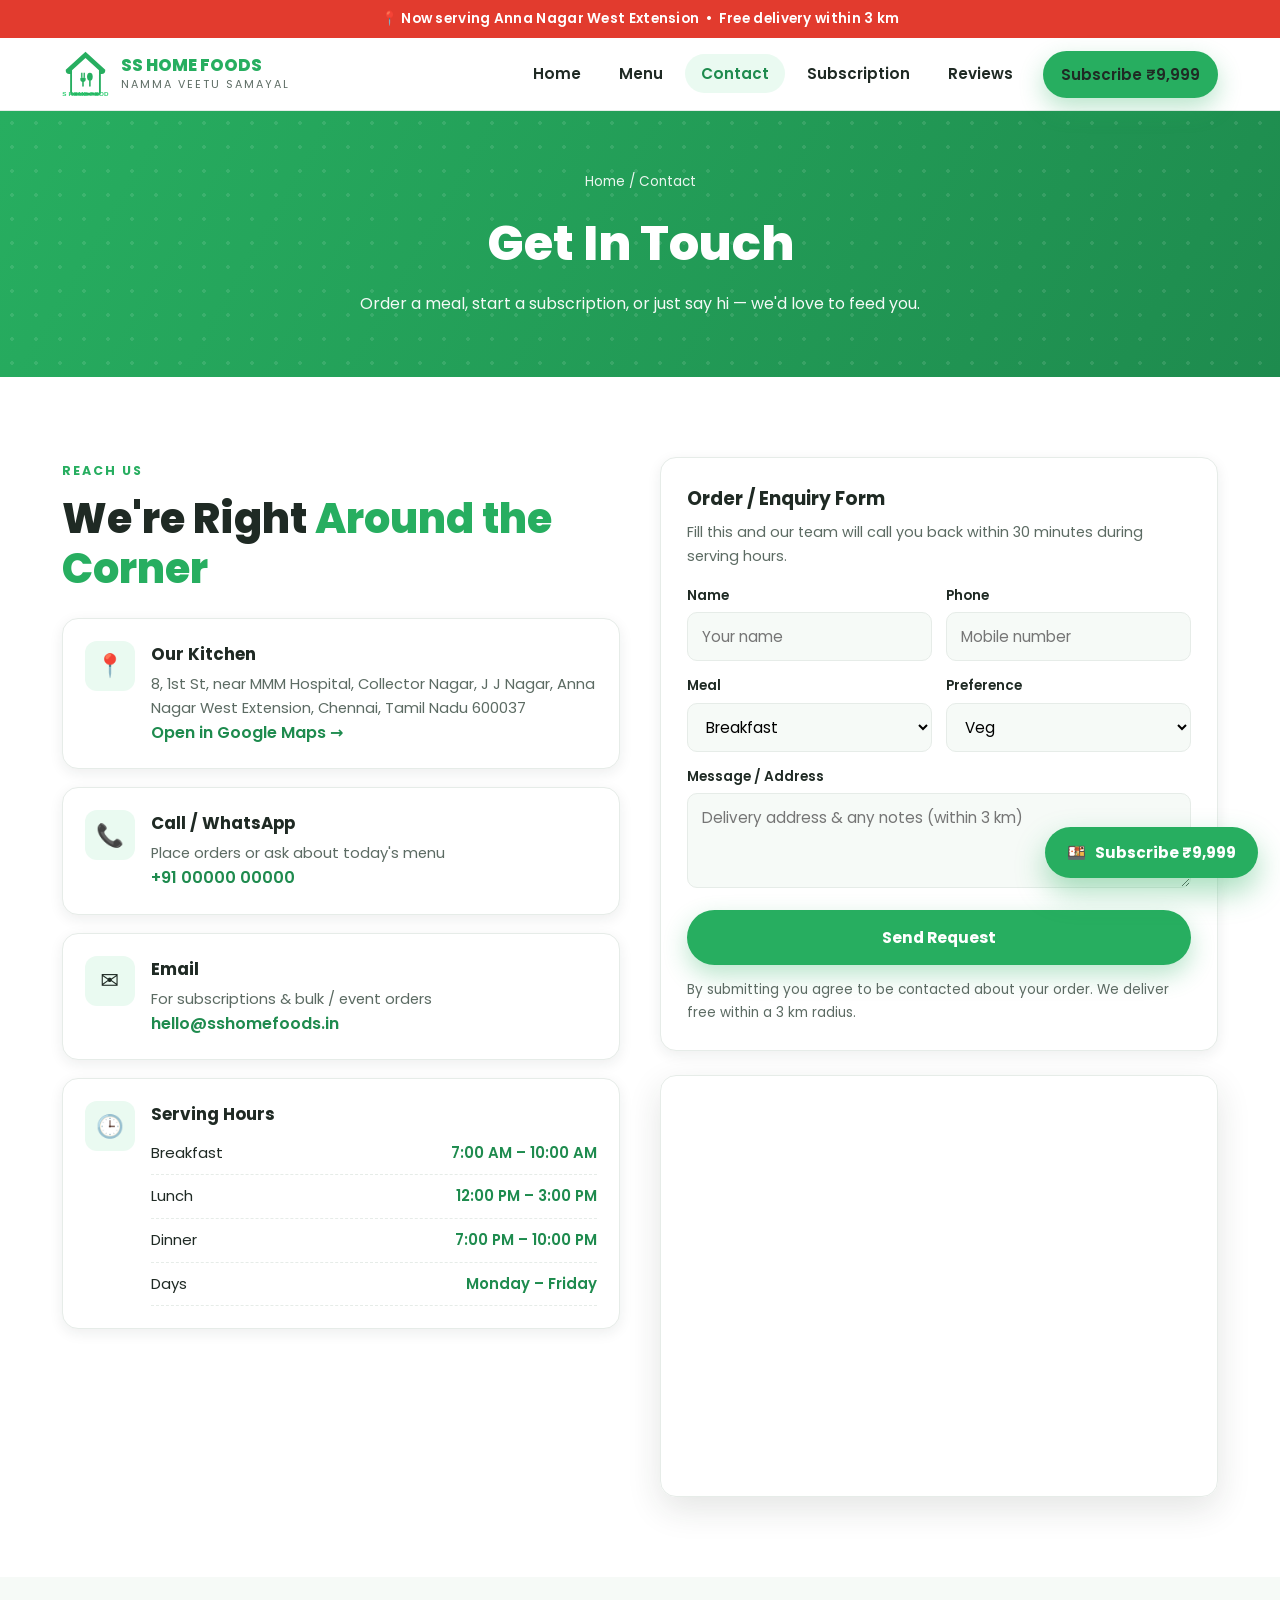
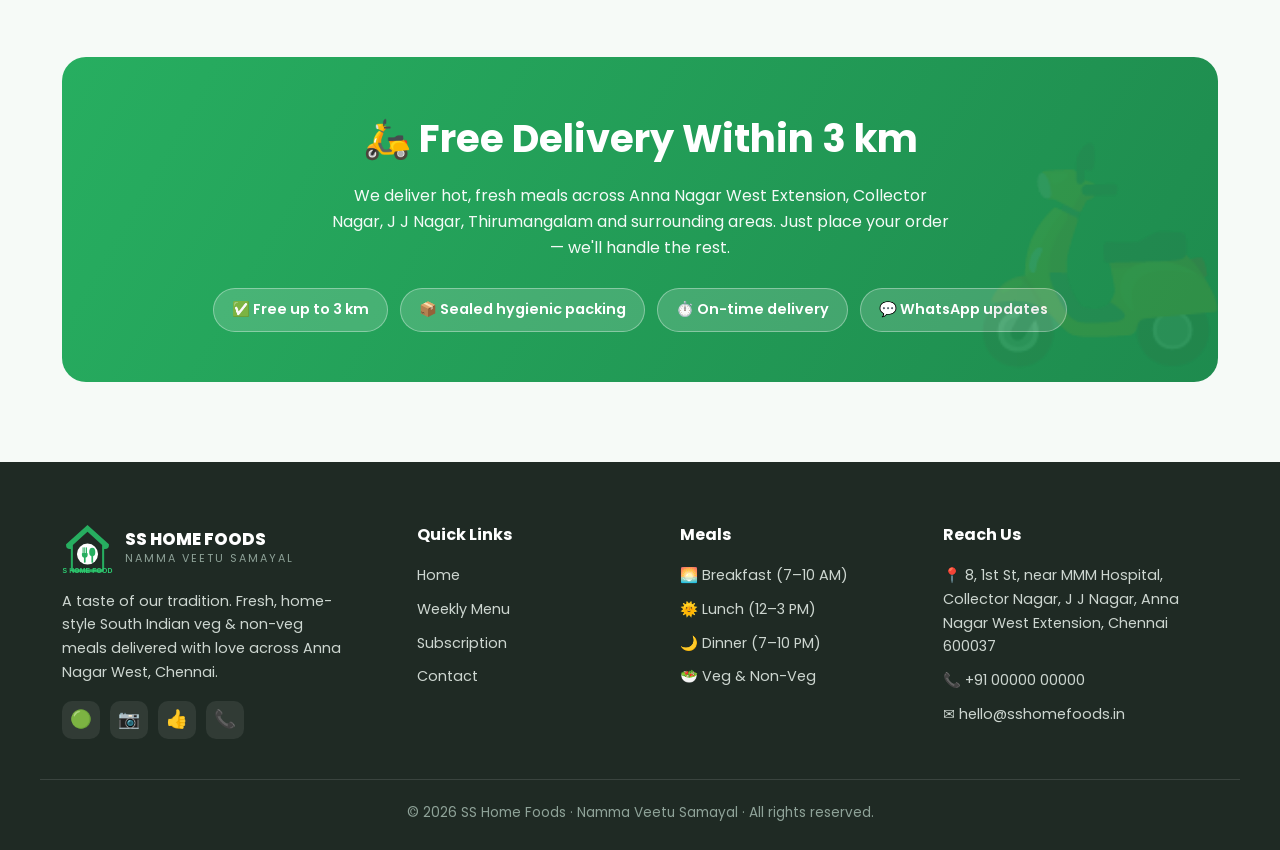
==== contact.html @ 61f8930e "Initial commit: SS Home Foods static website (3 pages, menu, subscription popup, reviews slider, map" ====
<!DOCTYPE html>
<html lang="en">
<head>
  <meta charset="UTF-8" />
  <meta name="viewport" content="width=device-width, initial-scale=1.0" />
  <title>Contact &amp; Location — SS Home Foods | Anna Nagar West Extension, Chennai</title>
  <meta name="description" content="Contact SS Home Foods. Visit us at 8, 1st St, near MMM Hospital, Collector Nagar, J J Nagar, Anna Nagar West Extension, Chennai 600037. Free delivery up to 3 km." />
  <link rel="icon" type="image/svg+xml" href="assets/logo.svg" />
  <link rel="preconnect" href="https://fonts.googleapis.com" />
  <link rel="preconnect" href="https://fonts.gstatic.com" crossorigin />
  <link href="https://fonts.googleapis.com/css2?family=Poppins:wght@400;500;600;700;800&display=swap" rel="stylesheet" />
  <link rel="stylesheet" href="css/style.css" />
</head>
<body>

  <div class="topbar">📍 Now serving Anna Nagar West Extension &nbsp;•&nbsp; Free delivery within 3 km</div>

  <!-- HEADER -->
  <header class="header">
    <div class="container nav">
      <a class="brand" href="index.html">
        <img src="assets/logo.svg" alt="SS Home Foods" />
        <span class="brand-text"><strong>SS HOME FOODS</strong><small>Namma Veetu Samayal</small></span>
      </a>
      <button class="hamburger" id="hamburger" aria-label="Menu"><span></span><span></span><span></span></button>
      <ul class="nav-links" id="navLinks">
        <li><a href="index.html">Home</a></li>
        <li><a href="menu.html">Menu</a></li>
        <li><a href="contact.html" class="active">Contact</a></li>
        <li><a href="index.html#plans">Subscription</a></li>
        <li><a href="index.html#reviews">Reviews</a></li>
        <li class="nav-cta"><a class="btn btn--primary" href="#" data-open-sub>Subscribe ₹9,999</a></li>
      </ul>
    </div>
    <div class="nav-overlay" id="navOverlay"></div>
  </header>

  <!-- PAGE HERO -->
  <section class="page-hero">
    <div class="container">
      <div class="crumbs"><a href="index.html">Home</a> / Contact</div>
      <h1>Get In Touch</h1>
      <p>Order a meal, start a subscription, or just say hi — we'd love to feed you.</p>
    </div>
  </section>

  <!-- CONTACT GRID -->
  <section class="section">
    <div class="container contact-grid">
      <!-- Left: info -->
      <div>
        <span class="eyebrow">Reach Us</span>
        <h2 class="section-title" style="margin-bottom:24px">We're Right <span>Around the Corner</span></h2>

        <div class="info-card">
          <div class="ic">📍</div>
          <div>
            <h4>Our Kitchen</h4>
            <p>8, 1st St, near MMM Hospital, Collector Nagar, J J Nagar, Anna Nagar West Extension, Chennai, Tamil Nadu 600037</p>
            <a href="https://www.google.com/maps/search/?api=1&query=8,+1st+St,+near+MMM+hospital,+Collector+Nagar,+J+J+Nagar,+Anna+Nagar+West+Extension,+Chennai,+Tamil+Nadu+600037" target="_blank" rel="noopener">Open in Google Maps →</a>
          </div>
        </div>

        <div class="info-card">
          <div class="ic">📞</div>
          <div>
            <h4>Call / WhatsApp</h4>
            <p>Place orders or ask about today's menu</p>
            <a href="tel:+910000000000">+91 00000 00000</a>
          </div>
        </div>

        <div class="info-card">
          <div class="ic">✉️</div>
          <div>
            <h4>Email</h4>
            <p>For subscriptions &amp; bulk / event orders</p>
            <a href="mailto:hello@sshomefoods.in">hello@sshomefoods.in</a>
          </div>
        </div>

        <div class="info-card">
          <div class="ic">🕒</div>
          <div style="width:100%">
            <h4>Serving Hours</h4>
            <ul class="hours-list">
              <li><span>Breakfast</span><span>7:00 AM – 10:00 AM</span></li>
              <li><span>Lunch</span><span>12:00 PM – 3:00 PM</span></li>
              <li><span>Dinner</span><span>7:00 PM – 10:00 PM</span></li>
              <li><span>Days</span><span>Monday – Friday</span></li>
            </ul>
          </div>
        </div>
      </div>

      <!-- Right: form + map -->
      <div>
        <div style="background:#fff;border:1px solid var(--line);border-radius:16px;padding:26px;box-shadow:var(--shadow-sm);margin-bottom:24px">
          <h3 style="margin-bottom:6px">Order / Enquiry Form</h3>
          <p style="color:var(--muted);font-size:.9rem;margin-bottom:16px">Fill this and our team will call you back within 30 minutes during serving hours.</p>
          <div class="form-ok" id="formOk">✅ Thank you! Your request has been received. We'll call you shortly.</div>
          <form class="contact-form" id="contactForm">
            <div class="row">
              <div class="field"><label for="name">Name</label><input id="name" type="text" placeholder="Your name" required /></div>
              <div class="field"><label for="phone">Phone</label><input id="phone" type="tel" placeholder="Mobile number" required /></div>
            </div>
            <div class="row">
              <div class="field">
                <label for="meal">Meal</label>
                <select id="meal">
                  <option>Breakfast</option>
                  <option>Lunch</option>
                  <option>Dinner</option>
                  <option>Full Day Plan (₹9,999)</option>
                </select>
              </div>
              <div class="field">
                <label for="diet">Preference</label>
                <select id="diet">
                  <option>Veg</option>
                  <option>Non-Veg</option>
                  <option>Both</option>
                </select>
              </div>
            </div>
            <div class="field"><label for="msg">Message / Address</label><textarea id="msg" rows="3" placeholder="Delivery address &amp; any notes (within 3 km)"></textarea></div>
            <button class="btn btn--primary" type="submit" style="justify-content:center">Send Request</button>
            <p class="form-note">By submitting you agree to be contacted about your order. We deliver free within a 3 km radius.</p>
          </form>
        </div>

        <!-- Google Map -->
        <div class="map-embed">
          <iframe
            title="SS Home Foods location"
            src="https://www.google.com/maps?q=8%2C%201st%20St%2C%20near%20MMM%20hospital%2C%20Collector%20Nagar%2C%20J%20J%20Nagar%2C%20Anna%20Nagar%20West%20Extension%2C%20Chennai%2C%20Tamil%20Nadu%20600037&output=embed"
            loading="lazy"
            referrerpolicy="no-referrer-when-downgrade"
            allowfullscreen></iframe>
        </div>
      </div>
    </div>
  </section>

  <!-- DELIVERY STRIP -->
  <section class="section section--soft">
    <div class="container">
      <div class="delivery">
        <h2>🛵 Free Delivery Within 3 km</h2>
        <p>We deliver hot, fresh meals across Anna Nagar West Extension, Collector Nagar, J J Nagar, Thirumangalam and surrounding areas. Just place your order — we'll handle the rest.</p>
        <div class="pills">
          <span>✅ Free up to 3 km</span>
          <span>📦 Sealed hygienic packing</span>
          <span>⏱️ On-time delivery</span>
          <span>💬 WhatsApp updates</span>
        </div>
      </div>
    </div>
  </section>

  <!-- FOOTER -->
  <footer class="footer">
    <div class="container footer-grid">
      <div>
        <a class="brand" href="index.html">
          <img src="assets/logo.svg" alt="SS Home Foods" style="height:54px" />
          <span class="brand-text"><strong>SS HOME FOODS</strong><small>Namma Veetu Samayal</small></span>
        </a>
        <p>A taste of our tradition. Fresh, home-style South Indian veg & non-veg meals delivered with love across Anna Nagar West, Chennai.</p>
        <div class="socials"><a href="#">🟢</a><a href="#">📷</a><a href="#">👍</a><a href="#">📞</a></div>
      </div>
      <div>
        <h5>Quick Links</h5>
        <ul>
          <li><a href="index.html">Home</a></li>
          <li><a href="menu.html">Weekly Menu</a></li>
          <li><a href="index.html#plans">Subscription</a></li>
          <li><a href="contact.html">Contact</a></li>
        </ul>
      </div>
      <div>
        <h5>Meals</h5>
        <ul>
          <li>🌅 Breakfast (7–10 AM)</li>
          <li>🌞 Lunch (12–3 PM)</li>
          <li>🌙 Dinner (7–10 PM)</li>
          <li>🥗 Veg & Non-Veg</li>
        </ul>
      </div>
      <div>
        <h5>Reach Us</h5>
        <ul>
          <li>📍 8, 1st St, near MMM Hospital, Collector Nagar, J J Nagar, Anna Nagar West Extension, Chennai 600037</li>
          <li>📞 <a href="tel:+910000000000">+91 00000 00000</a></li>
          <li>✉️ <a href="mailto:hello@sshomefoods.in">hello@sshomefoods.in</a></li>
        </ul>
      </div>
    </div>
    <div class="container footer-bottom">© <span id="year">2026</span> SS Home Foods · Namma Veetu Samayal · All rights reserved.</div>
  </footer>

  <button class="sub-fab" data-open-sub aria-label="Subscribe">🍱 <span class="lbl">Subscribe ₹9,999</span></button>

  <!-- SUBSCRIPTION MODAL -->
  <div class="modal-overlay" id="subModal" role="dialog" aria-modal="true" aria-label="Monthly subscription offer">
    <div class="modal">
      <button class="modal-close" data-close-sub aria-label="Close">×</button>
      <div class="modal-left">
        <span class="tag">Best Value Plan</span>
        <div class="big-price">₹9,999<small>/month</small></div>
        <div class="strike">₹13,500</div>
        <ul>
          <li>Breakfast + Lunch + Dinner</li>
          <li>Monday to Friday — 5 days</li>
          <li>Veg & Non-veg combo</li>
          <li>Free delivery up to 3 km</li>
          <li>Pause or skip anytime</li>
        </ul>
      </div>
      <div class="modal-right">
        <h3>Save 26% with our Full-Day Plan 🍱</h3>
        <p>Get all three home-cooked meals delivered hot, every weekday — for less than ₹70 per meal. Limited slots near MMM Hospital, Anna Nagar West.</p>
        <a class="btn btn--primary" href="#contactForm" data-close-sub>Subscribe Now →</a>
        <a class="btn btn--ghost" href="menu.html" data-close-sub>See This Week's Menu</a>
        <p class="form-note" style="text-align:center;margin-top:8px">No lock-in · Cancel anytime</p>
      </div>
    </div>
  </div>

  <script src="js/script.js"></script>
</body>
</html>
---- css/style.css ----
/* ===========================================================
   SS HOME FOODS — Global Stylesheet
   Theme: Fresh green + warm food tones
   =========================================================== */

:root {
  --green: #27ae60;
  --green-dark: #1e8b4e;
  --green-light: #2ecc71;
  --green-pale: #eafaf1;
  --red: #e23b2e;
  --red-dark: #c52d22;
  --amber: #f5a623;
  --ink: #1f2a24;
  --muted: #5c6b63;
  --line: #e6ece8;
  --bg: #ffffff;
  --bg-soft: #f6faf7;
  --shadow-sm: 0 4px 14px rgba(31, 42, 36, .08);
  --shadow-md: 0 12px 34px rgba(31, 42, 36, .12);
  --radius: 16px;
  --radius-sm: 10px;
  --max: 1200px;
  --font: "Poppins", "Segoe UI", system-ui, -apple-system, sans-serif;
}

* { margin: 0; padding: 0; box-sizing: border-box; }

html { scroll-behavior: smooth; }

body {
  font-family: var(--font);
  color: var(--ink);
  background: var(--bg);
  line-height: 1.65;
  -webkit-font-smoothing: antialiased;
  overflow-x: hidden;
}

img { max-width: 100%; display: block; }
a { text-decoration: none; color: inherit; }

.container { width: 100%; max-width: var(--max); margin: 0 auto; padding: 0 22px; }

.section { padding: 80px 0; }
.section--soft { background: var(--bg-soft); }

.eyebrow {
  display: inline-block;
  color: var(--green);
  font-weight: 700;
  letter-spacing: 2px;
  text-transform: uppercase;
  font-size: .78rem;
  margin-bottom: 12px;
}

.section-title {
  font-size: clamp(1.7rem, 3.6vw, 2.6rem);
  font-weight: 800;
  line-height: 1.2;
  margin-bottom: 14px;
}
.section-title span { color: var(--green); }

.section-head { text-align: center; max-width: 680px; margin: 0 auto 50px; }
.section-head p { color: var(--muted); }

/* ---------- Buttons ---------- */
.btn {
  display: inline-flex; align-items: center; gap: 9px;
  padding: 14px 28px;
  border-radius: 60px;
  font-weight: 700; font-size: .98rem;
  border: 2px solid transparent;
  cursor: pointer; transition: .25s ease;
  font-family: inherit;
}
.btn--primary { background: var(--green); color: #fff; box-shadow: 0 10px 24px rgba(39,174,96,.32); }
.btn--primary:hover { background: var(--green-dark); transform: translateY(-2px); }
.btn--red { background: var(--red); color: #fff; box-shadow: 0 10px 24px rgba(226,59,46,.3); }
.btn--red:hover { background: var(--red-dark); transform: translateY(-2px); }
.btn--ghost { background: #fff; color: var(--green); border-color: var(--green); }
.btn--ghost:hover { background: var(--green-pale); }
.btn--light { background: rgba(255,255,255,.16); color:#fff; border-color: rgba(255,255,255,.5); backdrop-filter: blur(4px); }
.btn--light:hover { background: rgba(255,255,255,.28); }

/* ===========================================================
   HEADER / NAV
   =========================================================== */
.topbar {
  background: var(--red);
  color: #fff;
  text-align: center;
  font-size: .85rem;
  font-weight: 600;
  padding: 8px 14px;
  letter-spacing: .3px;
}
.topbar span { font-weight: 800; }

.header {
  position: sticky; top: 0; z-index: 60;
  background: rgba(255,255,255,.92);
  backdrop-filter: blur(10px);
  border-bottom: 1px solid var(--line);
}
.nav {
  display: flex; align-items: center; justify-content: space-between;
  height: 72px;
}
.brand { display: flex; align-items: center; gap: 12px; }
.brand img { height: 50px; width: auto; }
.brand-text { line-height: 1.05; }
.brand-text strong { display: block; font-weight: 800; font-size: 1.05rem; color: var(--green); }
.brand-text small { font-size: .68rem; letter-spacing: 2px; color: var(--muted); text-transform: uppercase; }

.nav-links { display: flex; align-items: center; gap: 6px; list-style: none; }
.nav-links a {
  padding: 9px 16px; border-radius: 40px;
  font-weight: 600; font-size: .95rem; color: var(--ink);
  transition: .2s;
}
.nav-links a:hover, .nav-links a.active { background: var(--green-pale); color: var(--green-dark); }
.nav-cta { margin-left: 8px; }

.hamburger {
  display: none; flex-direction: column; gap: 5px;
  background: none; border: 0; cursor: pointer; padding: 8px;
}
.hamburger span { width: 26px; height: 3px; background: var(--ink); border-radius: 3px; transition: .3s; }
.hamburger.open span:nth-child(1) { transform: translateY(8px) rotate(45deg); }
.hamburger.open span:nth-child(2) { opacity: 0; }
.hamburger.open span:nth-child(3) { transform: translateY(-8px) rotate(-45deg); }

/* ===========================================================
   HERO
   =========================================================== */
.hero {
  position: relative;
  background: linear-gradient(120deg, #e23b2e 0%, #c52d22 100%);
  color: #fff; overflow: hidden;
}
.hero::after {
  content: ""; position: absolute; inset: 0;
  background-image: radial-gradient(rgba(255,255,255,.10) 2px, transparent 2px);
  background-size: 26px 26px; opacity: .5;
}
.hero-grid {
  position: relative; z-index: 2;
  display: grid; grid-template-columns: 1.1fr .9fr; gap: 40px; align-items: center;
  padding: 70px 0 90px;
}
.hero-badge {
  display: inline-flex; align-items: center; gap: 8px;
  background: rgba(255,255,255,.16); border: 1px solid rgba(255,255,255,.35);
  padding: 7px 16px; border-radius: 40px; font-size: .82rem; font-weight: 600; margin-bottom: 20px;
}
.hero h1 {
  font-size: clamp(2.4rem, 6vw, 4.3rem);
  font-weight: 800; line-height: 1.05; letter-spacing: -1px;
}
.hero h1 em { font-style: normal; color: #ffe08a; display: block; }
.hero-tag { font-size: 1.1rem; opacity: .95; margin: 18px 0 30px; max-width: 480px; }
.hero-actions { display: flex; gap: 14px; flex-wrap: wrap; }
.hero-stats { display: flex; gap: 30px; margin-top: 38px; flex-wrap: wrap; }
.hero-stats div strong { font-size: 1.7rem; font-weight: 800; display: block; }
.hero-stats div span { font-size: .82rem; opacity: .9; }

.hero-plate { position: relative; display: grid; place-items: center; }
.hero-plate .ring {
  width: min(420px, 80vw); aspect-ratio: 1; border-radius: 50%;
  background: radial-gradient(circle at 30% 30%, #fff7e8, #ffd98a);
  box-shadow: 0 30px 70px rgba(0,0,0,.3), inset 0 0 0 14px rgba(255,255,255,.6);
  display: grid; place-items: center; animation: spinSlow 26s linear infinite;
}
.hero-plate .ring span { font-size: clamp(5rem, 16vw, 9rem); }
@keyframes spinSlow { to { transform: rotate(360deg); } }
.float-card {
  position: absolute; background: #fff; color: var(--ink);
  border-radius: 14px; padding: 12px 16px; box-shadow: var(--shadow-md);
  font-weight: 700; font-size: .9rem; display: flex; align-items: center; gap: 10px;
}
.float-card small { display: block; font-weight: 500; color: var(--muted); font-size: .72rem; }
.float-card.fc1 { top: 8%; left: -4%; animation: floaty 4s ease-in-out infinite; }
.float-card.fc2 { bottom: 10%; right: -6%; animation: floaty 4s ease-in-out infinite .8s; }
@keyframes floaty { 0%,100% { transform: translateY(0); } 50% { transform: translateY(-12px); } }

/* ===========================================================
   FEATURE CARDS
   =========================================================== */
.cards { display: grid; grid-template-columns: repeat(4, 1fr); gap: 22px; }
.card {
  background: #fff; border: 1px solid var(--line); border-radius: var(--radius);
  padding: 30px 24px; text-align: center; transition: .3s; box-shadow: var(--shadow-sm);
}
.card:hover { transform: translateY(-6px); box-shadow: var(--shadow-md); border-color: var(--green); }
.card .ic {
  width: 60px; height: 60px; border-radius: 16px; display: grid; place-items: center;
  font-size: 1.7rem; margin: 0 auto 16px; background: var(--green-pale);
}
.card h3 { font-size: 1.12rem; margin-bottom: 8px; }
.card p { color: var(--muted); font-size: .92rem; }

/* ---------- About split ---------- */
.split { display: grid; grid-template-columns: 1fr 1fr; gap: 50px; align-items: center; }
.split-media {
  border-radius: 22px; min-height: 380px;
  background: linear-gradient(135deg, var(--green) 0%, var(--green-dark) 100%);
  display: grid; place-items: center; color: #fff; position: relative; overflow: hidden;
  box-shadow: var(--shadow-md);
}
.split-media::before {
  content: ""; position: absolute; inset: 0;
  background-image: radial-gradient(rgba(255,255,255,.12) 2px, transparent 2px);
  background-size: 24px 24px;
}
.split-media .big { font-size: 7rem; position: relative; z-index: 2; }
.split-media .cap { position: absolute; bottom: 22px; z-index:2; font-weight: 700; }
.check-list { list-style: none; margin-top: 22px; display: grid; gap: 14px; }
.check-list li { display: flex; gap: 12px; align-items: flex-start; }
.check-list li::before {
  content: "✓"; flex: none; width: 26px; height: 26px; border-radius: 50%;
  background: var(--green); color: #fff; display: grid; place-items: center;
  font-size: .8rem; font-weight: 800; margin-top: 2px;
}
.check-list b { display: block; }
.check-list span { color: var(--muted); font-size: .9rem; }

/* ===========================================================
   COMPARISON TABLE
   =========================================================== */
.compare-wrap { overflow-x: auto; border-radius: var(--radius); box-shadow: var(--shadow-sm); border: 1px solid var(--line); }
table.compare { width: 100%; border-collapse: collapse; min-width: 640px; background: #fff; }
table.compare th, table.compare td { padding: 16px 18px; text-align: center; border-bottom: 1px solid var(--line); }
table.compare thead th { background: var(--ink); color: #fff; font-size: .92rem; }
table.compare thead th.us { background: var(--green); }
table.compare tbody td:first-child, table.compare thead th:first-child { text-align: left; font-weight: 600; }
table.compare .yes { color: var(--green); font-weight: 800; }
table.compare .no { color: #c0392b; font-weight: 700; }
table.compare tbody tr:hover { background: var(--bg-soft); }
table.compare td.us-col { background: var(--green-pale); font-weight: 600; }

/* ===========================================================
   SUBSCRIPTION / PLANS
   =========================================================== */
.plans { display: grid; grid-template-columns: repeat(3, 1fr); gap: 26px; align-items: stretch; }
.plan {
  background: #fff; border: 1px solid var(--line); border-radius: 20px; padding: 34px 28px;
  display: flex; flex-direction: column; box-shadow: var(--shadow-sm); transition: .3s;
}
.plan:hover { transform: translateY(-6px); box-shadow: var(--shadow-md); }
.plan.featured { border: 2px solid var(--green); position: relative; }
.plan.featured::before {
  content: "MOST POPULAR"; position: absolute; top: -13px; left: 50%; transform: translateX(-50%);
  background: var(--green); color: #fff; font-size: .68rem; font-weight: 800; letter-spacing: 1px;
  padding: 5px 16px; border-radius: 30px;
}
.plan h3 { font-size: 1.25rem; }
.plan .price { font-size: 2.6rem; font-weight: 800; color: var(--green); margin: 10px 0 2px; }
.plan .price small { font-size: .9rem; color: var(--muted); font-weight: 500; }
.plan .per { color: var(--muted); font-size: .85rem; margin-bottom: 18px; }
.plan ul { list-style: none; display: grid; gap: 11px; margin-bottom: 24px; }
.plan ul li { display: flex; gap: 9px; font-size: .93rem; }
.plan ul li::before { content: "✓"; color: var(--green); font-weight: 900; }
.plan .btn { margin-top: auto; justify-content: center; }

/* ===========================================================
   REVIEWS SLIDER
   =========================================================== */
.reviews-head { display: flex; align-items: center; justify-content: center; gap: 10px; margin-bottom: 8px; }
.gmaps-pill {
  display: inline-flex; align-items: center; gap: 9px; background: #fff; border: 1px solid var(--line);
  padding: 8px 16px; border-radius: 40px; box-shadow: var(--shadow-sm); font-weight: 600; font-size: .9rem;
}
.gmaps-pill .stars { color: var(--amber); letter-spacing: 1px; }

.slider { position: relative; max-width: 880px; margin: 36px auto 0; }
.slides { overflow: hidden; }
.slides-track { display: flex; transition: transform .6s cubic-bezier(.45,.05,.25,1); }
.review {
  flex: 0 0 100%; padding: 8px;
}
.review-card {
  background: #fff; border: 1px solid var(--line); border-radius: 20px; padding: 36px;
  box-shadow: var(--shadow-sm); text-align: center;
}
.review-card .stars { color: var(--amber); font-size: 1.2rem; letter-spacing: 2px; margin-bottom: 14px; }
.review-card .quote { font-size: 1.08rem; color: var(--ink); font-style: italic; margin-bottom: 20px; }
.review-meta { display: flex; align-items: center; justify-content: center; gap: 12px; }
.review-meta .avatar {
  width: 46px; height: 46px; border-radius: 50%; background: var(--green); color: #fff;
  display: grid; place-items: center; font-weight: 800;
}
.review-meta b { display: block; }
.review-meta span { font-size: .8rem; color: var(--muted); }
.review-meta .g { margin-left: 4px; font-size: .72rem; color: var(--muted); display: flex; align-items: center; gap: 4px; }

.slider-btn {
  position: absolute; top: 50%; transform: translateY(-50%);
  width: 44px; height: 44px; border-radius: 50%; border: 1px solid var(--line);
  background: #fff; cursor: pointer; font-size: 1.2rem; box-shadow: var(--shadow-sm);
  display: grid; place-items: center; color: var(--green); z-index: 3;
}
.slider-btn:hover { background: var(--green); color: #fff; }
.slider-btn.prev { left: -12px; }
.slider-btn.next { right: -12px; }
.dots { display: flex; gap: 8px; justify-content: center; margin-top: 22px; }
.dots button { width: 10px; height: 10px; border-radius: 50%; border: 0; background: var(--line); cursor: pointer; transition: .3s; }
.dots button.active { background: var(--green); width: 26px; border-radius: 10px; }

/* ===========================================================
   DELIVERY STRIP
   =========================================================== */
.delivery {
  background: linear-gradient(120deg, var(--green) 0%, var(--green-dark) 100%);
  color: #fff; border-radius: 24px; padding: 50px; text-align: center; position: relative; overflow: hidden;
}
.delivery::before {
  content: "🛵"; position: absolute; font-size: 13rem; opacity: .08; right: -10px; bottom: -40px;
}
.delivery h2 { font-size: clamp(1.6rem, 3.5vw, 2.4rem); }
.delivery p { max-width: 620px; margin: 12px auto 0; opacity: .95; }
.delivery .pills { display: flex; gap: 12px; justify-content: center; flex-wrap: wrap; margin-top: 26px; }
.delivery .pills span {
  background: rgba(255,255,255,.16); border: 1px solid rgba(255,255,255,.35);
  padding: 9px 18px; border-radius: 40px; font-weight: 600; font-size: .9rem;
}

/* ===========================================================
   MENU PAGE
   =========================================================== */
.page-hero {
  background: linear-gradient(120deg, var(--green) 0%, var(--green-dark) 100%);
  color: #fff; padding: 60px 0; text-align: center; position: relative; overflow: hidden;
}
.page-hero::after {
  content: ""; position: absolute; inset: 0;
  background-image: radial-gradient(rgba(255,255,255,.1) 2px, transparent 2px); background-size: 24px 24px;
}
.page-hero h1 { font-size: clamp(2rem, 5vw, 3rem); font-weight: 800; position: relative; z-index: 2; }
.page-hero p { opacity: .95; position: relative; z-index: 2; margin-top: 8px; }
.crumbs { position: relative; z-index: 2; font-size: .85rem; opacity: .9; margin-bottom: 10px; }
.crumbs a:hover { text-decoration: underline; }

.day-tabs { display: flex; gap: 10px; justify-content: center; flex-wrap: wrap; margin-bottom: 14px; }
.day-tab {
  padding: 11px 24px; border-radius: 40px; border: 2px solid var(--line); background: #fff;
  font-weight: 700; cursor: pointer; transition: .2s; font-family: inherit; font-size: .95rem; color: var(--ink);
}
.day-tab:hover { border-color: var(--green); }
.day-tab.active { background: var(--green); color: #fff; border-color: var(--green); }

.diet-toggle { display: flex; gap: 8px; justify-content: center; margin-bottom: 40px; }
.diet-toggle button {
  padding: 8px 20px; border-radius: 40px; border: 2px solid var(--line); background: #fff;
  font-weight: 600; cursor: pointer; font-family: inherit; transition: .2s; display: inline-flex; gap: 7px; align-items: center;
}
.diet-toggle button.active.veg { background: var(--green-pale); border-color: var(--green); color: var(--green-dark); }
.diet-toggle button.active.nonveg { background: #fdecea; border-color: var(--red); color: var(--red-dark); }

.day-panel { display: none; }
.day-panel.active { display: block; animation: fade .4s ease; }
@keyframes fade { from { opacity: 0; transform: translateY(10px); } to { opacity: 1; transform: none; } }

.meal-grid { display: grid; grid-template-columns: repeat(3, 1fr); gap: 24px; }
.meal {
  background: #fff; border: 1px solid var(--line); border-radius: 18px; overflow: hidden;
  box-shadow: var(--shadow-sm); transition: .3s; display: flex; flex-direction: column;
}
.meal:hover { transform: translateY(-5px); box-shadow: var(--shadow-md); }
.meal-top {
  padding: 18px 20px; color: #fff; display: flex; align-items: center; justify-content: space-between;
  font-weight: 700;
}
.meal-top.breakfast { background: linear-gradient(120deg,#f5a623,#e08e0b); }
.meal-top.lunch { background: linear-gradient(120deg,#27ae60,#1e8b4e); }
.meal-top.dinner { background: linear-gradient(120deg,#5b3cc4,#3f288f); }
.meal-top .time { font-size: .72rem; font-weight: 600; opacity: .9; }
.meal-body { padding: 20px; flex: 1; }
.dish { display: flex; gap: 10px; align-items: flex-start; padding: 9px 0; border-bottom: 1px dashed var(--line); }
.dish:last-child { border-bottom: 0; }
.dot { flex: none; width: 16px; height: 16px; border: 2px solid; border-radius: 4px; display: grid; place-items: center; margin-top: 4px; }
.dot::after { content: ""; width: 7px; height: 7px; border-radius: 50%; }
.dot.veg { border-color: var(--green); }
.dot.veg::after { background: var(--green); }
.dot.nonveg { border-color: var(--red); }
.dot.nonveg::after { background: var(--red); }
.dish b { font-size: .96rem; }
.dish small { color: var(--muted); font-size: .8rem; display: block; }
.meal-foot { padding: 0 20px 18px; }
.meal-foot .price { color: var(--green); font-weight: 800; font-size: 1.15rem; }
.meal-foot .price small { color: var(--muted); font-weight: 500; font-size: .78rem; }

.diet-hide { display: none !important; }

/* ===========================================================
   CONTACT PAGE
   =========================================================== */
.contact-grid { display: grid; grid-template-columns: 1fr 1fr; gap: 40px; }
.info-card {
  background: #fff; border: 1px solid var(--line); border-radius: 16px; padding: 22px;
  display: flex; gap: 16px; align-items: flex-start; box-shadow: var(--shadow-sm); margin-bottom: 18px;
}
.info-card .ic { flex: none; width: 50px; height: 50px; border-radius: 12px; background: var(--green-pale); display: grid; place-items: center; font-size: 1.4rem; }
.info-card h4 { font-size: 1.05rem; margin-bottom: 3px; }
.info-card p { color: var(--muted); font-size: .92rem; }
.info-card a { color: var(--green-dark); font-weight: 600; }

.map-embed { border-radius: 16px; overflow: hidden; box-shadow: var(--shadow-md); border: 1px solid var(--line); }
.map-embed iframe { width: 100%; height: 100%; min-height: 420px; border: 0; display: block; }

.contact-form { display: grid; gap: 14px; }
.contact-form .row { display: grid; grid-template-columns: 1fr 1fr; gap: 14px; }
.field label { font-weight: 600; font-size: .85rem; display: block; margin-bottom: 5px; }
.field input, .field select, .field textarea {
  width: 100%; padding: 12px 14px; border: 1px solid var(--line); border-radius: 10px;
  font-family: inherit; font-size: .95rem; background: var(--bg-soft);
}
.field input:focus, .field select:focus, .field textarea:focus { outline: 2px solid var(--green); background: #fff; }
.form-note { font-size: .85rem; color: var(--muted); }
.form-ok { display: none; background: var(--green-pale); color: var(--green-dark); padding: 12px 16px; border-radius: 10px; font-weight: 600; }
.form-ok.show { display: block; }

.hours-list { list-style: none; }
.hours-list li { display: flex; justify-content: space-between; padding: 9px 0; border-bottom: 1px dashed var(--line); font-size: .93rem; }
.hours-list li span:last-child { color: var(--green-dark); font-weight: 600; }

/* ===========================================================
   FOOTER
   =========================================================== */
.footer { background: var(--ink); color: #cdd6d0; padding: 60px 0 26px; }
.footer-grid { display: grid; grid-template-columns: 1.4fr 1fr 1fr 1.2fr; gap: 34px; }
.footer .brand-text strong { color: #fff; }
.footer .brand-text small { color: #8fa399; }
.footer p { font-size: .9rem; margin-top: 14px; max-width: 280px; }
.footer h5 { color: #fff; margin-bottom: 16px; font-size: 1rem; }
.footer ul { list-style: none; display: grid; gap: 10px; }
.footer ul a, .footer ul li { font-size: .9rem; color: #cdd6d0; }
.footer ul a:hover { color: var(--green-light); }
.socials { display: flex; gap: 10px; margin-top: 16px; }
.socials a { width: 38px; height: 38px; border-radius: 10px; background: rgba(255,255,255,.08); display: grid; place-items: center; font-size: 1.1rem; transition: .2s; }
.socials a:hover { background: var(--green); }
.footer-bottom { border-top: 1px solid rgba(255,255,255,.12); margin-top: 40px; padding-top: 22px; text-align: center; font-size: .85rem; color: #8fa399; }

/* ===========================================================
   SUBSCRIPTION POPUP MODAL
   =========================================================== */
.modal-overlay {
  position: fixed; inset: 0; background: rgba(15,25,20,.62); backdrop-filter: blur(4px);
  display: none; place-items: center; z-index: 200; padding: 20px;
  opacity: 0; transition: opacity .3s;
}
.modal-overlay.show { display: grid; opacity: 1; }
.modal {
  background: #fff; border-radius: 24px; max-width: 720px; width: 100%; overflow: hidden;
  display: grid; grid-template-columns: 1fr 1.1fr; box-shadow: 0 40px 90px rgba(0,0,0,.4);
  transform: scale(.9); transition: transform .35s cubic-bezier(.34,1.56,.64,1);
}
.modal-overlay.show .modal { transform: scale(1); }
.modal-left {
  background: linear-gradient(150deg, var(--green) 0%, var(--green-dark) 100%); color: #fff;
  padding: 38px 30px; display: flex; flex-direction: column; justify-content: center; position: relative; overflow: hidden;
}
.modal-left::before { content:"🍱"; position: absolute; font-size: 9rem; opacity: .12; bottom: -20px; right: -10px; }
.modal-left .tag { font-size: .75rem; font-weight: 700; letter-spacing: 2px; opacity: .9; text-transform: uppercase; }
.modal-left .big-price { font-size: 3.2rem; font-weight: 800; line-height: 1; margin: 12px 0 4px; }
.modal-left .big-price small { font-size: 1rem; font-weight: 600; }
.modal-left .strike { text-decoration: line-through; opacity: .7; font-size: 1rem; }
.modal-left ul { list-style: none; margin-top: 20px; display: grid; gap: 10px; position: relative; z-index: 2; }
.modal-left ul li { display: flex; gap: 9px; font-size: .92rem; }
.modal-left ul li::before { content: "✓"; font-weight: 900; }
.modal-right { padding: 38px 32px; display: flex; flex-direction: column; justify-content: center; }
.modal-right h3 { font-size: 1.5rem; font-weight: 800; line-height: 1.2; }
.modal-right p { color: var(--muted); font-size: .92rem; margin: 10px 0 20px; }
.modal-right .btn { justify-content: center; width: 100%; margin-bottom: 10px; }
.modal-close {
  position: absolute; top: 14px; right: 16px; z-index: 5; width: 36px; height: 36px; border-radius: 50%;
  background: rgba(255,255,255,.9); border: 0; cursor: pointer; font-size: 1.2rem; color: var(--ink);
  display: grid; place-items: center; box-shadow: var(--shadow-sm);
}
.modal-close:hover { background: #fff; transform: rotate(90deg); transition: .3s; }

/* Floating chat-like subscription nudge */
.sub-fab {
  position: fixed; bottom: 22px; right: 22px; z-index: 90;
  background: var(--green); color: #fff; border: 0; cursor: pointer;
  border-radius: 50px; padding: 14px 22px; font-weight: 700; font-family: inherit; font-size: .95rem;
  box-shadow: 0 14px 30px rgba(39,174,96,.4); display: flex; align-items: center; gap: 9px;
  animation: pulse 2.4s infinite;
}
@keyframes pulse { 0%,100% { box-shadow: 0 14px 30px rgba(39,174,96,.4); } 50% { box-shadow: 0 14px 44px rgba(39,174,96,.7); } }
.sub-fab:hover { background: var(--green-dark); }

/* ===========================================================
   RESPONSIVE
   =========================================================== */
@media (max-width: 980px) {
  .hero-grid { grid-template-columns: 1fr; text-align: center; }
  .hero-actions, .hero-stats { justify-content: center; }
  .hero-plate { order: -1; }
  .float-card.fc1 { left: 2%; }
  .float-card.fc2 { right: 2%; }
  .cards { grid-template-columns: repeat(2, 1fr); }
  .split { grid-template-columns: 1fr; }
  .plans { grid-template-columns: 1fr; max-width: 460px; margin: 0 auto; }
  .meal-grid { grid-template-columns: 1fr; }
  .contact-grid { grid-template-columns: 1fr; }
  .footer-grid { grid-template-columns: 1fr 1fr; }
  .modal { grid-template-columns: 1fr; max-width: 420px; }
  .modal-left { display: none; }
}

@media (max-width: 760px) {
  .section { padding: 56px 0; }
  .nav-links {
    position: fixed; top: 0; right: -100%; height: 100vh; width: 78%; max-width: 320px;
    background: #fff; flex-direction: column; align-items: stretch; gap: 4px; padding: 90px 22px 30px;
    box-shadow: -10px 0 40px rgba(0,0,0,.15); transition: right .35s ease; z-index: 55;
  }
  .nav-links.open { right: 0; }
  .nav-links a { padding: 14px 16px; border-radius: 12px; font-size: 1.05rem; }
  .nav-cta { margin: 8px 0 0; }
  .nav-cta .btn { width: 100%; justify-content: center; }
  .hamburger { display: flex; z-index: 60; }
  .nav-overlay { position: fixed; inset: 0; background: rgba(0,0,0,.4); display: none; z-index: 54; }
  .nav-overlay.show { display: block; }
}

@media (max-width: 560px) {
  .cards { grid-template-columns: 1fr; }
  .footer-grid { grid-template-columns: 1fr; }
  .delivery { padding: 34px 22px; }
  .hero-stats { gap: 18px; }
  .sub-fab span.lbl { display: none; }
  .sub-fab { padding: 16px; border-radius: 50%; }
}
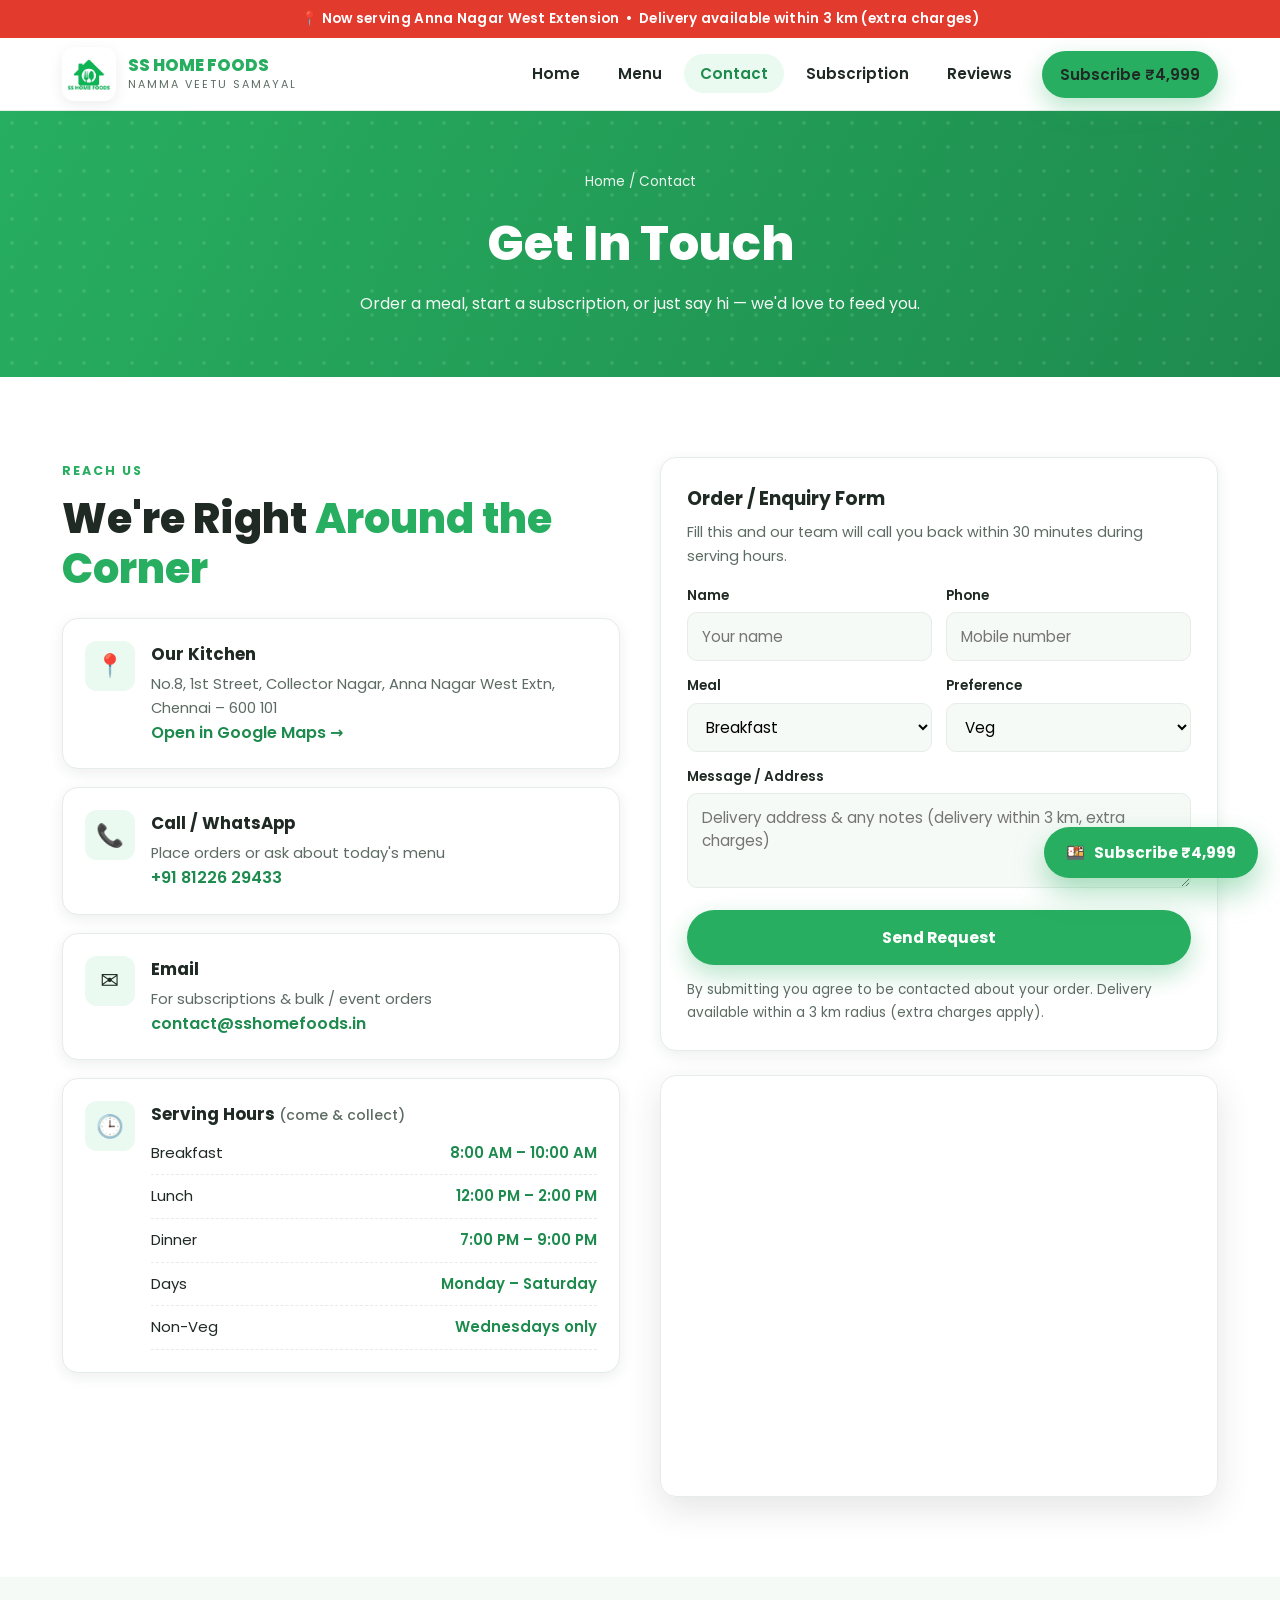
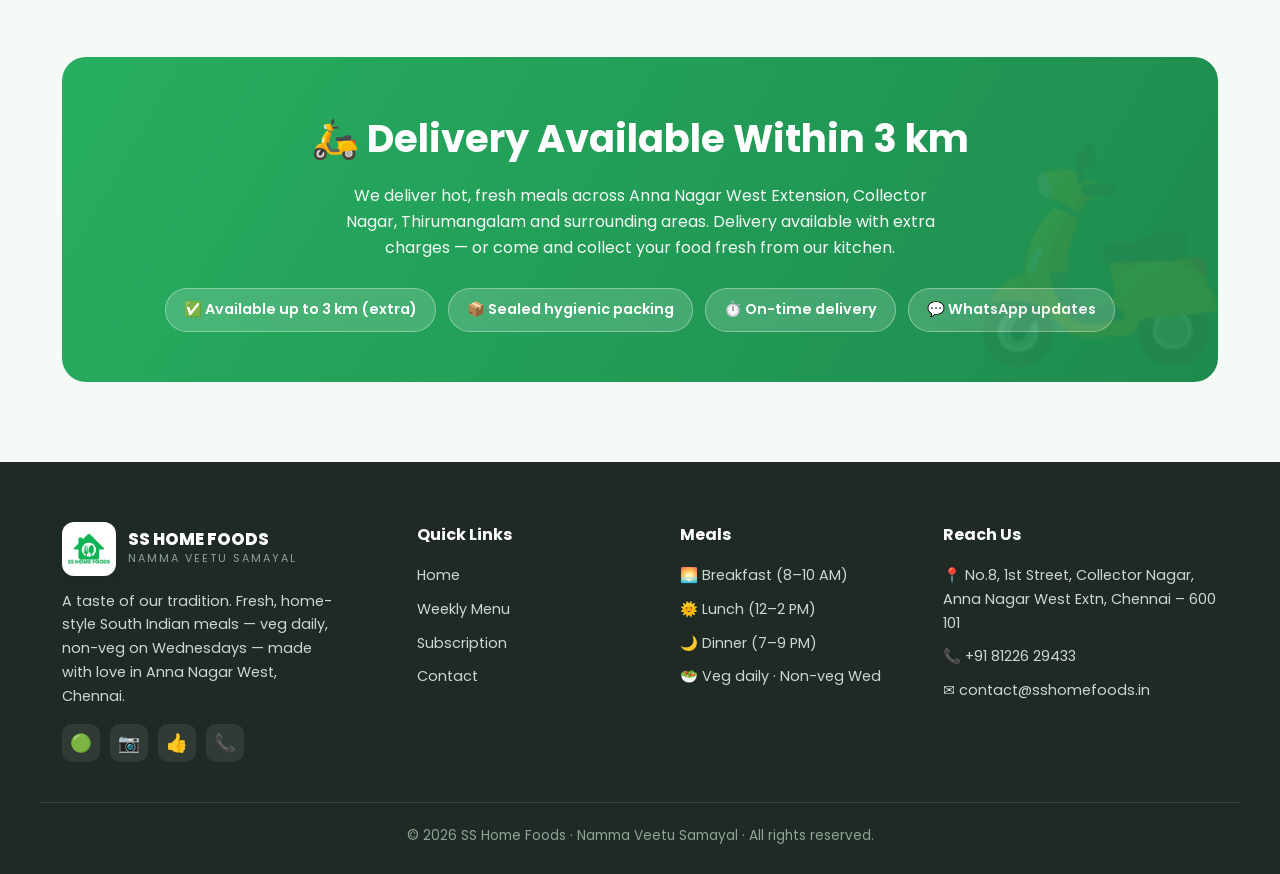
==== commit 4bc71d5e: "Update branding, pricing, menu and reviews per client changes - Add official logo (assets/logo.jpeg)" ====
--- a/contact.html
+++ b/contact.html
@@ -4,8 +4,8 @@
   <meta charset="UTF-8" />
   <meta name="viewport" content="width=device-width, initial-scale=1.0" />
   <title>Contact &amp; Location — SS Home Foods | Anna Nagar West Extension, Chennai</title>
-  <meta name="description" content="Contact SS Home Foods. Visit us at 8, 1st St, near MMM Hospital, Collector Nagar, J J Nagar, Anna Nagar West Extension, Chennai 600037. Free delivery up to 3 km." />
-  <link rel="icon" type="image/svg+xml" href="assets/logo.svg" />
+  <meta name="description" content="Contact SS Home Foods. Visit us at No.8, 1st Street, Collector Nagar, Anna Nagar West Extn, Chennai – 600 101. Delivery available within 3 km (extra charges)." />
+  <link rel="icon" type="image/jpeg" href="assets/logo.jpeg" />
   <link rel="preconnect" href="https://fonts.googleapis.com" />
   <link rel="preconnect" href="https://fonts.gstatic.com" crossorigin />
   <link href="https://fonts.googleapis.com/css2?family=Poppins:wght@400;500;600;700;800&display=swap" rel="stylesheet" />
@@ -13,13 +13,13 @@
 </head>
 <body>
 
-  <div class="topbar">📍 Now serving Anna Nagar West Extension &nbsp;•&nbsp; Free delivery within 3 km</div>
+  <div class="topbar">📍 Now serving Anna Nagar West Extension &nbsp;•&nbsp; Delivery available within 3 km (extra charges)</div>
 
   <!-- HEADER -->
   <header class="header">
     <div class="container nav">
       <a class="brand" href="index.html">
-        <img src="assets/logo.svg" alt="SS Home Foods" />
+        <img src="assets/logo.jpeg" alt="SS Home Foods" />
         <span class="brand-text"><strong>SS HOME FOODS</strong><small>Namma Veetu Samayal</small></span>
       </a>
       <button class="hamburger" id="hamburger" aria-label="Menu"><span></span><span></span><span></span></button>
@@ -29,7 +29,7 @@
         <li><a href="contact.html" class="active">Contact</a></li>
         <li><a href="index.html#plans">Subscription</a></li>
         <li><a href="index.html#reviews">Reviews</a></li>
-        <li class="nav-cta"><a class="btn btn--primary" href="#" data-open-sub>Subscribe ₹9,999</a></li>
+        <li class="nav-cta"><a class="btn btn--primary" href="#" data-open-sub>Subscribe ₹4,999</a></li>
       </ul>
     </div>
     <div class="nav-overlay" id="navOverlay"></div>
@@ -56,8 +56,8 @@
           <div class="ic">📍</div>
           <div>
             <h4>Our Kitchen</h4>
-            <p>8, 1st St, near MMM Hospital, Collector Nagar, J J Nagar, Anna Nagar West Extension, Chennai, Tamil Nadu 600037</p>
-            <a href="https://www.google.com/maps/search/?api=1&query=8,+1st+St,+near+MMM+hospital,+Collector+Nagar,+J+J+Nagar,+Anna+Nagar+West+Extension,+Chennai,+Tamil+Nadu+600037" target="_blank" rel="noopener">Open in Google Maps →</a>
+            <p>No.8, 1st Street, Collector Nagar, Anna Nagar West Extn, Chennai – 600 101</p>
+            <a href="https://www.google.com/maps/search/?api=1&query=No.8,+1st+Street,+Collector+Nagar,+Anna+Nagar+West+Extension,+Chennai+600101" target="_blank" rel="noopener">Open in Google Maps →</a>
           </div>
         </div>
 
@@ -66,7 +66,7 @@
           <div>
             <h4>Call / WhatsApp</h4>
             <p>Place orders or ask about today's menu</p>
-            <a href="tel:+910000000000">+91 00000 00000</a>
+            <a href="tel:+918122629433">+91 81226 29433</a>
           </div>
         </div>
 
@@ -75,19 +75,20 @@
           <div>
             <h4>Email</h4>
             <p>For subscriptions &amp; bulk / event orders</p>
-            <a href="mailto:hello@sshomefoods.in">hello@sshomefoods.in</a>
+            <a href="mailto:contact@sshomefoods.in">contact@sshomefoods.in</a>
           </div>
         </div>
 
         <div class="info-card">
           <div class="ic">🕒</div>
           <div style="width:100%">
-            <h4>Serving Hours</h4>
+            <h4>Serving Hours <small style="font-weight:500;color:var(--muted)">(come &amp; collect)</small></h4>
             <ul class="hours-list">
-              <li><span>Breakfast</span><span>7:00 AM – 10:00 AM</span></li>
-              <li><span>Lunch</span><span>12:00 PM – 3:00 PM</span></li>
-              <li><span>Dinner</span><span>7:00 PM – 10:00 PM</span></li>
-              <li><span>Days</span><span>Monday – Friday</span></li>
+              <li><span>Breakfast</span><span>8:00 AM – 10:00 AM</span></li>
+              <li><span>Lunch</span><span>12:00 PM – 2:00 PM</span></li>
+              <li><span>Dinner</span><span>7:00 PM – 9:00 PM</span></li>
+              <li><span>Days</span><span>Monday – Saturday</span></li>
+              <li><span>Non-Veg</span><span>Wednesdays only</span></li>
             </ul>
           </div>
         </div>
@@ -111,7 +112,7 @@
                   <option>Breakfast</option>
                   <option>Lunch</option>
                   <option>Dinner</option>
-                  <option>Full Day Plan (₹9,999)</option>
+                  <option>Full Day Plan (₹4,999)</option>
                 </select>
               </div>
               <div class="field">
@@ -123,9 +124,9 @@
                 </select>
               </div>
             </div>
-            <div class="field"><label for="msg">Message / Address</label><textarea id="msg" rows="3" placeholder="Delivery address &amp; any notes (within 3 km)"></textarea></div>
+            <div class="field"><label for="msg">Message / Address</label><textarea id="msg" rows="3" placeholder="Delivery address &amp; any notes (delivery within 3 km, extra charges)"></textarea></div>
             <button class="btn btn--primary" type="submit" style="justify-content:center">Send Request</button>
-            <p class="form-note">By submitting you agree to be contacted about your order. We deliver free within a 3 km radius.</p>
+            <p class="form-note">By submitting you agree to be contacted about your order. Delivery available within a 3 km radius (extra charges apply).</p>
           </form>
         </div>
 
@@ -133,7 +134,7 @@
         <div class="map-embed">
           <iframe
             title="SS Home Foods location"
-            src="https://www.google.com/maps?q=8%2C%201st%20St%2C%20near%20MMM%20hospital%2C%20Collector%20Nagar%2C%20J%20J%20Nagar%2C%20Anna%20Nagar%20West%20Extension%2C%20Chennai%2C%20Tamil%20Nadu%20600037&output=embed"
+            src="https://www.google.com/maps?q=No.8%2C%201st%20Street%2C%20Collector%20Nagar%2C%20Anna%20Nagar%20West%20Extension%2C%20Chennai%20600101&output=embed"
             loading="lazy"
             referrerpolicy="no-referrer-when-downgrade"
             allowfullscreen></iframe>
@@ -146,10 +147,10 @@
   <section class="section section--soft">
     <div class="container">
       <div class="delivery">
-        <h2>🛵 Free Delivery Within 3 km</h2>
-        <p>We deliver hot, fresh meals across Anna Nagar West Extension, Collector Nagar, J J Nagar, Thirumangalam and surrounding areas. Just place your order — we'll handle the rest.</p>
+        <h2>🛵 Delivery Available Within 3 km</h2>
+        <p>We deliver hot, fresh meals across Anna Nagar West Extension, Collector Nagar, Thirumangalam and surrounding areas. Delivery available with extra charges — or come and collect your food fresh from our kitchen.</p>
         <div class="pills">
-          <span>✅ Free up to 3 km</span>
+          <span>✅ Available up to 3 km (extra)</span>
           <span>📦 Sealed hygienic packing</span>
           <span>⏱️ On-time delivery</span>
           <span>💬 WhatsApp updates</span>
@@ -163,10 +164,10 @@
     <div class="container footer-grid">
       <div>
         <a class="brand" href="index.html">
-          <img src="assets/logo.svg" alt="SS Home Foods" style="height:54px" />
+          <img src="assets/logo.jpeg" alt="SS Home Foods" />
           <span class="brand-text"><strong>SS HOME FOODS</strong><small>Namma Veetu Samayal</small></span>
         </a>
-        <p>A taste of our tradition. Fresh, home-style South Indian veg & non-veg meals delivered with love across Anna Nagar West, Chennai.</p>
+        <p>A taste of our tradition. Fresh, home-style South Indian meals — veg daily, non-veg on Wednesdays — made with love in Anna Nagar West, Chennai.</p>
         <div class="socials"><a href="#">🟢</a><a href="#">📷</a><a href="#">👍</a><a href="#">📞</a></div>
       </div>
       <div>
@@ -181,25 +182,25 @@
       <div>
         <h5>Meals</h5>
         <ul>
-          <li>🌅 Breakfast (7–10 AM)</li>
-          <li>🌞 Lunch (12–3 PM)</li>
-          <li>🌙 Dinner (7–10 PM)</li>
-          <li>🥗 Veg & Non-Veg</li>
+          <li>🌅 Breakfast (8–10 AM)</li>
+          <li>🌞 Lunch (12–2 PM)</li>
+          <li>🌙 Dinner (7–9 PM)</li>
+          <li>🥗 Veg daily · Non-veg Wed</li>
         </ul>
       </div>
       <div>
         <h5>Reach Us</h5>
         <ul>
-          <li>📍 8, 1st St, near MMM Hospital, Collector Nagar, J J Nagar, Anna Nagar West Extension, Chennai 600037</li>
-          <li>📞 <a href="tel:+910000000000">+91 00000 00000</a></li>
-          <li>✉️ <a href="mailto:hello@sshomefoods.in">hello@sshomefoods.in</a></li>
+          <li>📍 No.8, 1st Street, Collector Nagar, Anna Nagar West Extn, Chennai – 600 101</li>
+          <li>📞 <a href="tel:+918122629433">+91 81226 29433</a></li>
+          <li>✉️ <a href="mailto:contact@sshomefoods.in">contact@sshomefoods.in</a></li>
         </ul>
       </div>
     </div>
     <div class="container footer-bottom">© <span id="year">2026</span> SS Home Foods · Namma Veetu Samayal · All rights reserved.</div>
   </footer>
 
-  <button class="sub-fab" data-open-sub aria-label="Subscribe">🍱 <span class="lbl">Subscribe ₹9,999</span></button>
+  <button class="sub-fab" data-open-sub aria-label="Subscribe">🍱 <span class="lbl">Subscribe ₹4,999</span></button>
 
   <!-- SUBSCRIPTION MODAL -->
   <div class="modal-overlay" id="subModal" role="dialog" aria-modal="true" aria-label="Monthly subscription offer">
@@ -207,19 +208,19 @@
       <button class="modal-close" data-close-sub aria-label="Close">×</button>
       <div class="modal-left">
         <span class="tag">Best Value Plan</span>
-        <div class="big-price">₹9,999<small>/month</small></div>
-        <div class="strike">₹13,500</div>
+        <div class="big-price">₹4,999<small>/month</small></div>
+        <div class="strike">₹6,500</div>
         <ul>
           <li>Breakfast + Lunch + Dinner</li>
-          <li>Monday to Friday — 5 days</li>
-          <li>Veg & Non-veg combo</li>
-          <li>Free delivery up to 3 km</li>
+          <li>Monday to Saturday — 6 days</li>
+          <li>Veg daily · Non-veg on Wednesdays</li>
+          <li>Delivery available within 3 km (extra)</li>
           <li>Pause or skip anytime</li>
         </ul>
       </div>
       <div class="modal-right">
-        <h3>Save 26% with our Full-Day Plan 🍱</h3>
-        <p>Get all three home-cooked meals delivered hot, every weekday — for less than ₹70 per meal. Limited slots near MMM Hospital, Anna Nagar West.</p>
+        <h3>Save big with our Full-Day Plan 🍱</h3>
+        <p>Get all three home-cooked meals fresh, every day Monday to Saturday — for less than ₹70 per meal. Limited slots in Anna Nagar West Extension.</p>
         <a class="btn btn--primary" href="#contactForm" data-close-sub>Subscribe Now →</a>
         <a class="btn btn--ghost" href="menu.html" data-close-sub>See This Week's Menu</a>
         <p class="form-note" style="text-align:center;margin-top:8px">No lock-in · Cancel anytime</p>
--- a/css/style.css
+++ b/css/style.css
@@ -110,7 +110,11 @@
   height: 72px;
 }
 .brand { display: flex; align-items: center; gap: 12px; }
-.brand img { height: 50px; width: auto; }
+.brand img {
+  height: 54px; width: 54px; object-fit: contain;
+  background: #fff; border-radius: 12px; padding: 5px;
+  box-shadow: var(--shadow-sm);
+}
 .brand-text { line-height: 1.05; }
 .brand-text strong { display: block; font-weight: 800; font-size: 1.05rem; color: var(--green); }
 .brand-text small { font-size: .68rem; letter-spacing: 2px; color: var(--muted); text-transform: uppercase; }
@@ -167,14 +171,20 @@
 .hero-stats div strong { font-size: 1.7rem; font-weight: 800; display: block; }
 .hero-stats div span { font-size: .82rem; opacity: .9; }
 
-.hero-plate { position: relative; display: grid; place-items: center; }
-.hero-plate .ring {
-  width: min(420px, 80vw); aspect-ratio: 1; border-radius: 50%;
-  background: radial-gradient(circle at 30% 30%, #fff7e8, #ffd98a);
-  box-shadow: 0 30px 70px rgba(0,0,0,.3), inset 0 0 0 14px rgba(255,255,255,.6);
-  display: grid; place-items: center; animation: spinSlow 26s linear infinite;
-}
-.hero-plate .ring span { font-size: clamp(5rem, 16vw, 9rem); }
+.hero-plate { position: relative; display: grid; place-items: center; padding: 18px 0; }
+.hero-plate > .leaf-wrap { grid-row: 1; }
+.hero-plate::before {
+  content: ""; position: absolute; width: 96%; aspect-ratio: 1.5/1; border-radius: 50%;
+  background: radial-gradient(ellipse at center, rgba(255,255,255,.28), rgba(255,255,255,0) 68%);
+  z-index: 0;
+}
+.leaf-wrap {
+  position: relative; z-index: 1; width: min(640px, 100%);
+  animation: sway 7s ease-in-out infinite;
+  filter: drop-shadow(0 22px 34px rgba(0,0,0,.28));
+}
+.leaf-wrap img { width: 100%; height: auto; display: block; }
+@keyframes sway { 0%,100% { transform: translateY(0) rotate(-1deg); } 50% { transform: translateY(-12px) rotate(1deg); } }
 @keyframes spinSlow { to { transform: rotate(360deg); } }
 .float-card {
   position: absolute; background: #fff; color: var(--ink);
@@ -183,7 +193,8 @@
 }
 .float-card small { display: block; font-weight: 500; color: var(--muted); font-size: .72rem; }
 .float-card.fc1 { top: 8%; left: -4%; animation: floaty 4s ease-in-out infinite; }
-.float-card.fc2 { bottom: 10%; right: -6%; animation: floaty 4s ease-in-out infinite .8s; }
+/* fc2 sits in-flow BELOW the leaf so it never overlaps or touches it */
+.float-card.fc2 { position: relative; grid-row: 2; margin-top: 26px; animation: floaty 4s ease-in-out infinite .8s; }
 @keyframes floaty { 0%,100% { transform: translateY(0); } 50% { transform: translateY(-12px); } }
 
 /* ===========================================================
@@ -216,7 +227,8 @@
   background-size: 24px 24px;
 }
 .split-media .big { font-size: 7rem; position: relative; z-index: 2; }
-.split-media .cap { position: absolute; bottom: 22px; z-index:2; font-weight: 700; }
+.split-media img { width: 82%; height: auto; position: relative; z-index: 2; margin-bottom: 26px; filter: drop-shadow(0 16px 26px rgba(0,0,0,.28)); }
+.split-media .cap { position: absolute; bottom: 22px; z-index:2; font-weight: 700; background: rgba(0,0,0,.18); padding: 7px 18px; border-radius: 40px; backdrop-filter: blur(3px); }
 .check-list { list-style: none; margin-top: 22px; display: grid; gap: 14px; }
 .check-list li { display: flex; gap: 12px; align-items: flex-start; }
 .check-list li::before {
@@ -275,39 +287,34 @@
 }
 .gmaps-pill .stars { color: var(--amber); letter-spacing: 1px; }
 
-.slider { position: relative; max-width: 880px; margin: 36px auto 0; }
-.slides { overflow: hidden; }
-.slides-track { display: flex; transition: transform .6s cubic-bezier(.45,.05,.25,1); }
-.review {
-  flex: 0 0 100%; padding: 8px;
-}
+/* Continuous right-to-left auto-scrolling Google reviews marquee */
+.reviews-marquee {
+  overflow: hidden; margin-top: 40px; width: 100%;
+  -webkit-mask-image: linear-gradient(90deg, transparent, #000 6%, #000 94%, transparent);
+          mask-image: linear-gradient(90deg, transparent, #000 6%, #000 94%, transparent);
+}
+.marquee-track {
+  display: flex; gap: 22px; width: max-content;
+  animation: marquee 45s linear infinite;
+}
+@keyframes marquee { from { transform: translateX(0); } to { transform: translateX(-50%); } }
+.review { flex: 0 0 360px; }
 .review-card {
-  background: #fff; border: 1px solid var(--line); border-radius: 20px; padding: 36px;
-  box-shadow: var(--shadow-sm); text-align: center;
-}
-.review-card .stars { color: var(--amber); font-size: 1.2rem; letter-spacing: 2px; margin-bottom: 14px; }
-.review-card .quote { font-size: 1.08rem; color: var(--ink); font-style: italic; margin-bottom: 20px; }
-.review-meta { display: flex; align-items: center; justify-content: center; gap: 12px; }
+  background: #fff; border: 1px solid var(--line); border-radius: 20px; padding: 30px 28px;
+  box-shadow: var(--shadow-sm); height: 100%; display: flex; flex-direction: column;
+}
+.review-card .r-head { display: flex; align-items: center; gap: 10px; margin-bottom: 14px; }
+.review-card .g-logo { flex: none; }
+.review-card .stars { color: var(--amber); font-size: 1.1rem; letter-spacing: 2px; }
+.review-card .quote { font-size: 1rem; color: var(--ink); font-style: italic; margin-bottom: 20px; flex: 1; }
+.review-meta { display: flex; align-items: center; gap: 12px; }
 .review-meta .avatar {
   width: 46px; height: 46px; border-radius: 50%; background: var(--green); color: #fff;
-  display: grid; place-items: center; font-weight: 800;
+  display: grid; place-items: center; font-weight: 800; flex: none;
 }
 .review-meta b { display: block; }
 .review-meta span { font-size: .8rem; color: var(--muted); }
-.review-meta .g { margin-left: 4px; font-size: .72rem; color: var(--muted); display: flex; align-items: center; gap: 4px; }
-
-.slider-btn {
-  position: absolute; top: 50%; transform: translateY(-50%);
-  width: 44px; height: 44px; border-radius: 50%; border: 1px solid var(--line);
-  background: #fff; cursor: pointer; font-size: 1.2rem; box-shadow: var(--shadow-sm);
-  display: grid; place-items: center; color: var(--green); z-index: 3;
-}
-.slider-btn:hover { background: var(--green); color: #fff; }
-.slider-btn.prev { left: -12px; }
-.slider-btn.next { right: -12px; }
-.dots { display: flex; gap: 8px; justify-content: center; margin-top: 22px; }
-.dots button { width: 10px; height: 10px; border-radius: 50%; border: 0; background: var(--line); cursor: pointer; transition: .3s; }
-.dots button.active { background: var(--green); width: 26px; border-radius: 10px; }
+@media (max-width: 560px) { .review { flex-basis: 290px; } }
 
 /* ===========================================================
    DELIVERY STRIP
@@ -394,6 +401,24 @@
 
 .diet-hide { display: none !important; }
 
+/* Rotation note + meal-type menu layout */
+.menu-note {
+  background: var(--green-pale); border: 1px solid var(--green); border-radius: 14px;
+  padding: 16px 22px; max-width: 880px; margin: 0 auto 30px; color: var(--green-dark);
+  font-size: .92rem; text-align: center; line-height: 1.55;
+}
+.menu-note b { color: var(--green-dark); }
+.meal--full { max-width: 940px; margin: 0 auto; }
+.meal--full .meal-body { display: grid; grid-template-columns: 1fr 1fr; gap: 0 30px; }
+.meal-subhead {
+  grid-column: 1 / -1; font-weight: 700; font-size: .82rem; letter-spacing: .5px;
+  text-transform: uppercase; margin: 14px 0 2px; display: flex; align-items: center; gap: 8px;
+}
+.meal-subhead.veg { color: var(--green-dark); }
+.meal-subhead.nonveg { color: var(--red-dark); }
+.meal-foot .price small.adv { color: var(--amber); font-weight: 700; }
+@media (max-width: 760px) { .meal--full .meal-body { grid-template-columns: 1fr; } }
+
 /* ===========================================================
    CONTACT PAGE
    =========================================================== */
@@ -500,7 +525,7 @@
   .hero-actions, .hero-stats { justify-content: center; }
   .hero-plate { order: -1; }
   .float-card.fc1 { left: 2%; }
-  .float-card.fc2 { right: 2%; }
+  .float-card.fc2 { right: auto; }
   .cards { grid-template-columns: repeat(2, 1fr); }
   .split { grid-template-columns: 1fr; }
   .plans { grid-template-columns: 1fr; max-width: 460px; margin: 0 auto; }
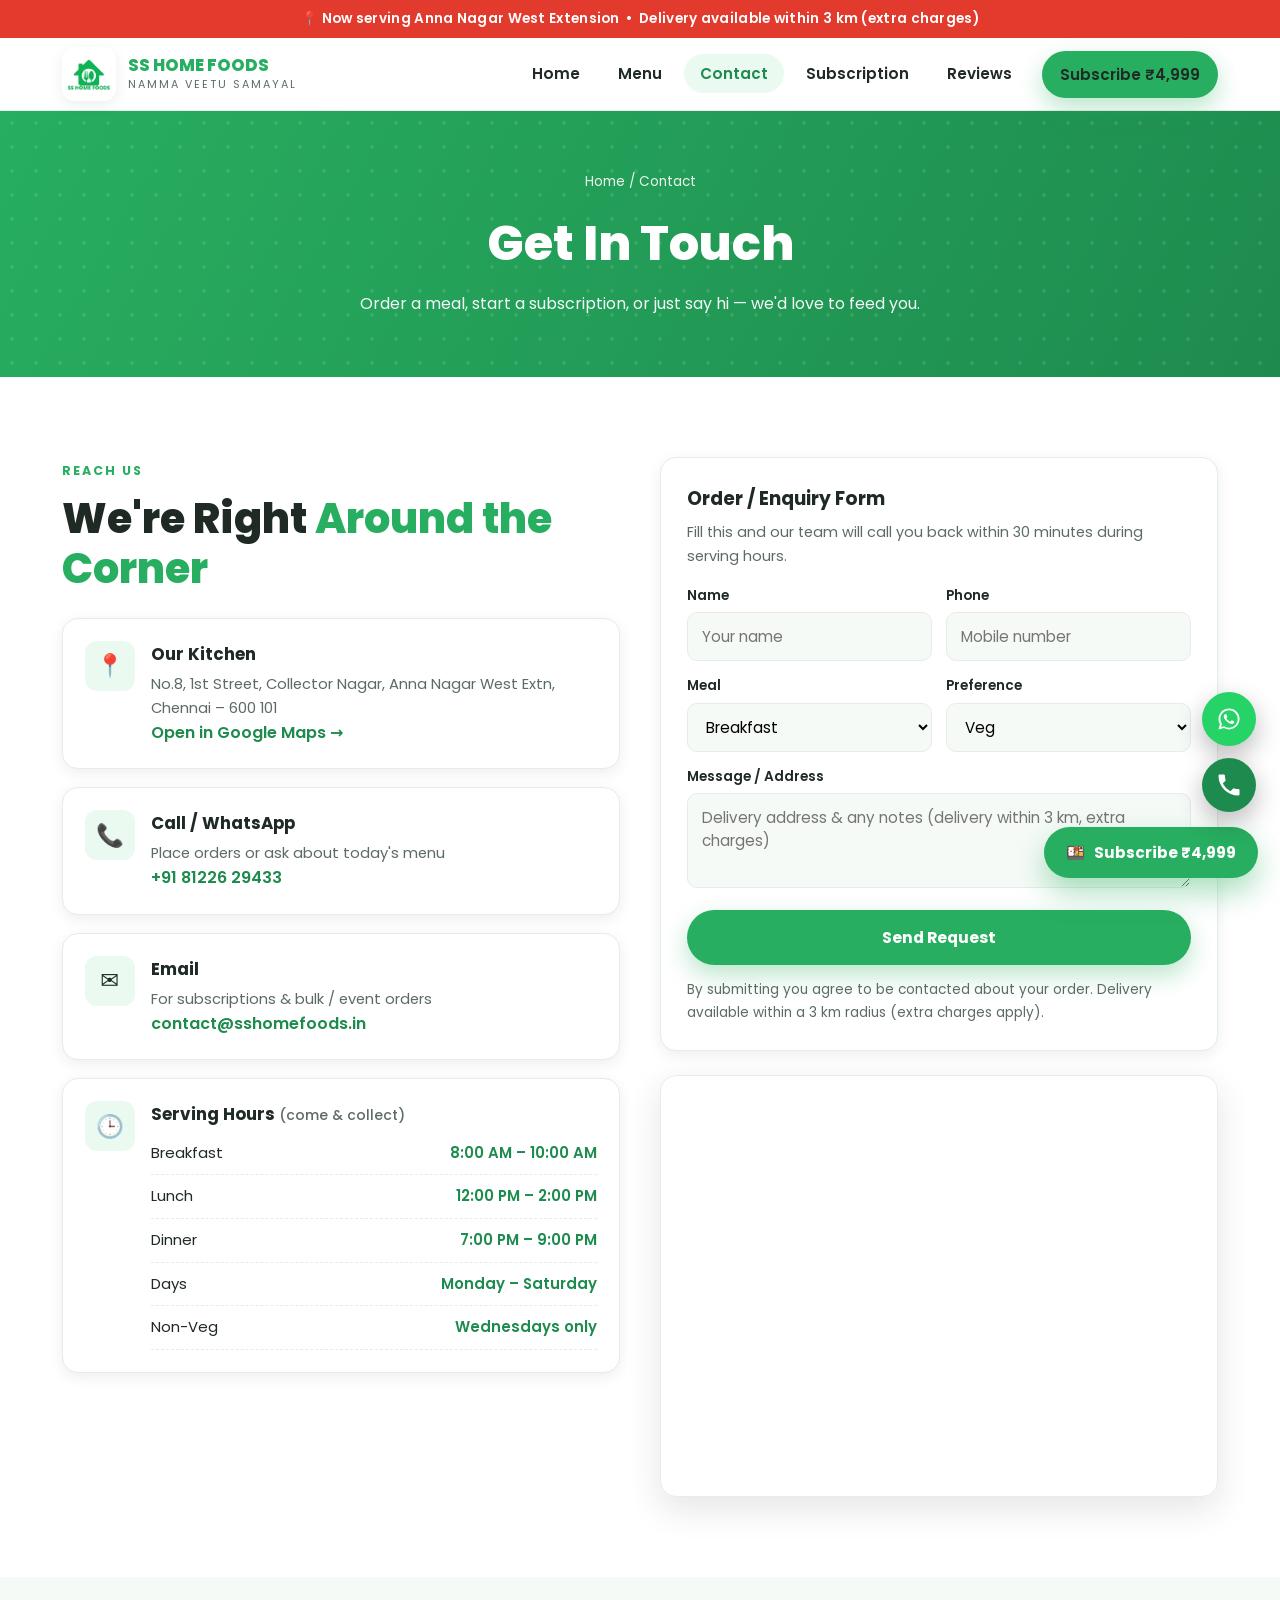
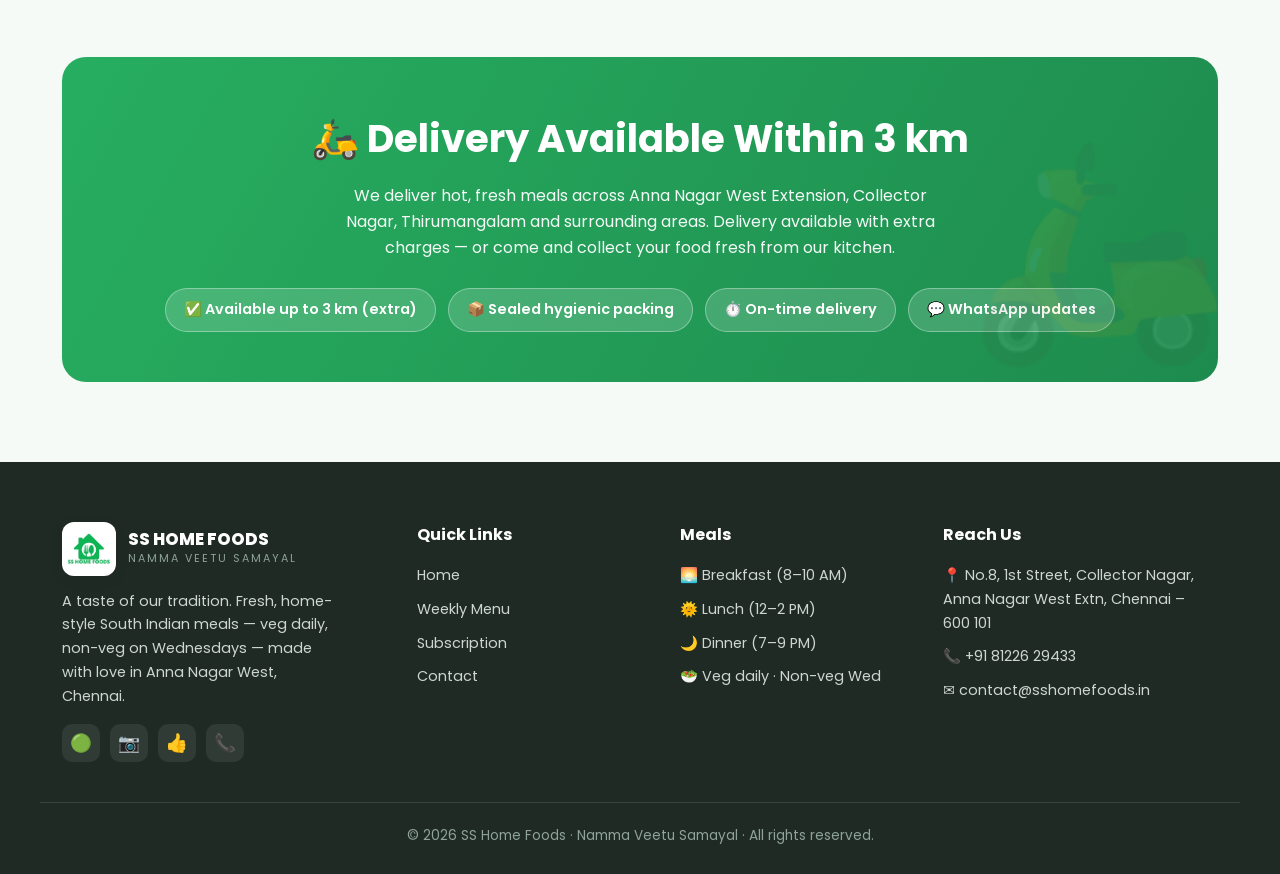
==== commit 3a626bb6: "Add floating WhatsApp + Call buttons; keep pincode on one line - Floating WhatsApp and Call action b" ====
--- a/contact.html
+++ b/contact.html
@@ -56,7 +56,7 @@
           <div class="ic">📍</div>
           <div>
             <h4>Our Kitchen</h4>
-            <p>No.8, 1st Street, Collector Nagar, Anna Nagar West Extn, Chennai – 600 101</p>
+            <p>No.8, 1st Street, Collector Nagar, Anna Nagar West Extn, Chennai – 600&nbsp;101</p>
             <a href="https://www.google.com/maps/search/?api=1&query=No.8,+1st+Street,+Collector+Nagar,+Anna+Nagar+West+Extension,+Chennai+600101" target="_blank" rel="noopener">Open in Google Maps →</a>
           </div>
         </div>
@@ -191,7 +191,7 @@
       <div>
         <h5>Reach Us</h5>
         <ul>
-          <li>📍 No.8, 1st Street, Collector Nagar, Anna Nagar West Extn, Chennai – 600 101</li>
+          <li>📍 No.8, 1st Street, Collector Nagar, Anna Nagar West Extn, Chennai – 600&nbsp;101</li>
           <li>📞 <a href="tel:+918122629433">+91 81226 29433</a></li>
           <li>✉️ <a href="mailto:contact@sshomefoods.in">contact@sshomefoods.in</a></li>
         </ul>
@@ -199,6 +199,16 @@
     </div>
     <div class="container footer-bottom">© <span id="year">2026</span> SS Home Foods · Namma Veetu Samayal · All rights reserved.</div>
   </footer>
+
+  <!-- ================= FLOATING WHATSAPP + CALL ================= -->
+  <div class="fab-stack">
+    <a class="fab-btn fab-wa" href="https://wa.me/918122629433" target="_blank" rel="noopener" aria-label="Chat on WhatsApp" title="Chat on WhatsApp">
+      <svg viewBox="0 0 32 32" fill="#fff" aria-hidden="true"><path d="M16.04 4C9.4 4 4 9.4 4 16.04c0 2.12.56 4.13 1.6 5.93L4 28l6.2-1.62a11.95 11.95 0 0 0 5.84 1.5h.01c6.64 0 12.04-5.4 12.04-12.04C28.09 9.4 22.68 4 16.04 4zm0 21.86h-.01c-1.78 0-3.52-.48-5.04-1.38l-.36-.21-3.68.96.98-3.59-.24-.37a9.86 9.86 0 0 1-1.51-5.26c0-5.46 4.45-9.9 9.92-9.9 2.65 0 5.14 1.03 7.01 2.9a9.85 9.85 0 0 1 2.9 7.01c0 5.46-4.45 9.91-9.92 9.91zm5.45-7.42c-.3-.15-1.76-.87-2.03-.97-.27-.1-.47-.15-.67.15-.2.3-.77.97-.94 1.17-.17.2-.35.22-.65.07-.3-.15-1.26-.46-2.4-1.48-.89-.79-1.49-1.77-1.66-2.07-.17-.3-.02-.46.13-.61.13-.13.3-.35.45-.52.15-.17.2-.3.3-.5.1-.2.05-.37-.02-.52-.08-.15-.67-1.62-.92-2.22-.24-.58-.49-.5-.67-.51l-.57-.01c-.2 0-.52.07-.79.37s-1.04 1.02-1.04 2.49 1.07 2.89 1.22 3.09c.15.2 2.1 3.2 5.08 4.49.71.31 1.26.49 1.69.62.71.23 1.36.2 1.87.12.57-.09 1.76-.72 2-1.41.25-.69.25-1.28.17-1.41-.07-.13-.27-.2-.57-.35z"/></svg>
+    </a>
+    <a class="fab-btn fab-call" href="tel:+918122629433" aria-label="Call us" title="Call us">
+      <svg viewBox="0 0 24 24" fill="#fff" aria-hidden="true"><path d="M6.62 10.79a15.53 15.53 0 0 0 6.59 6.59l2.2-2.2a1 1 0 0 1 1.02-.24c1.12.37 2.33.57 3.57.57a1 1 0 0 1 1 1V20a1 1 0 0 1-1 1A17 17 0 0 1 3 4a1 1 0 0 1 1-1h3.5a1 1 0 0 1 1 1c0 1.24.2 2.45.57 3.57a1 1 0 0 1-.24 1.02l-2.2 2.2z"/></svg>
+    </a>
+  </div>
 
   <button class="sub-fab" data-open-sub aria-label="Subscribe">🍱 <span class="lbl">Subscribe ₹4,999</span></button>
 
--- a/css/style.css
+++ b/css/style.css
@@ -167,9 +167,21 @@
 .hero h1 em { font-style: normal; color: #ffe08a; display: block; }
 .hero-tag { font-size: 1.1rem; opacity: .95; margin: 18px 0 30px; max-width: 480px; }
 .hero-actions { display: flex; gap: 14px; flex-wrap: wrap; }
-.hero-stats { display: flex; gap: 30px; margin-top: 38px; flex-wrap: wrap; }
-.hero-stats div strong { font-size: 1.7rem; font-weight: 800; display: block; }
-.hero-stats div span { font-size: .82rem; opacity: .9; }
+.hero-stats { display: flex; gap: 14px; margin-top: 38px; flex-wrap: wrap; }
+.hero-stats div {
+  position: relative; text-align: center; min-width: 92px;
+  padding: 14px 18px 12px; border-radius: 16px;
+  background: rgba(255,255,255,.12);
+  border: 1px solid rgba(255,255,255,.28);
+  backdrop-filter: blur(6px);
+  box-shadow: 0 8px 20px rgba(0,0,0,.12);
+}
+.hero-stats div::before {
+  content: ""; position: absolute; top: 0; left: 50%; transform: translateX(-50%);
+  width: 34px; height: 3px; border-radius: 0 0 4px 4px; background: #ffe08a;
+}
+.hero-stats div strong { font-size: 1.7rem; font-weight: 800; display: block; color: #ffe08a; line-height: 1.1; }
+.hero-stats div span { font-size: .76rem; opacity: .92; letter-spacing: .3px; }
 
 .hero-plate { position: relative; display: grid; place-items: center; padding: 18px 0; }
 .hero-plate > .leaf-wrap { grid-row: 1; }
@@ -193,8 +205,8 @@
 }
 .float-card small { display: block; font-weight: 500; color: var(--muted); font-size: .72rem; }
 .float-card.fc1 { top: 8%; left: -4%; animation: floaty 4s ease-in-out infinite; }
-/* fc2 sits in-flow BELOW the leaf so it never overlaps or touches it */
-.float-card.fc2 { position: relative; grid-row: 2; margin-top: 26px; animation: floaty 4s ease-in-out infinite .8s; }
+/* fc2 sits in-flow just below the leaf, tucked close like the top badge */
+.float-card.fc2 { position: relative; grid-row: 2; margin-top: -16px; z-index: 2; animation: floaty 4s ease-in-out infinite .8s; }
 @keyframes floaty { 0%,100% { transform: translateY(0); } 50% { transform: translateY(-12px); } }
 
 /* ===========================================================
@@ -229,15 +241,16 @@
 .split-media .big { font-size: 7rem; position: relative; z-index: 2; }
 .split-media img { width: 82%; height: auto; position: relative; z-index: 2; margin-bottom: 26px; filter: drop-shadow(0 16px 26px rgba(0,0,0,.28)); }
 .split-media .cap { position: absolute; bottom: 22px; z-index:2; font-weight: 700; background: rgba(0,0,0,.18); padding: 7px 18px; border-radius: 40px; backdrop-filter: blur(3px); }
-.check-list { list-style: none; margin-top: 22px; display: grid; gap: 14px; }
-.check-list li { display: flex; gap: 12px; align-items: flex-start; }
+.check-list { list-style: none; margin-top: 22px; display: grid; gap: 16px; }
+.check-list li { display: flex; gap: 14px; align-items: flex-start; }
 .check-list li::before {
   content: "✓"; flex: none; width: 26px; height: 26px; border-radius: 50%;
   background: var(--green); color: #fff; display: grid; place-items: center;
   font-size: .8rem; font-weight: 800; margin-top: 2px;
 }
-.check-list b { display: block; }
-.check-list span { color: var(--muted); font-size: .9rem; }
+.check-list li > div { flex: 1; }
+.check-list b { display: block; font-size: 1rem; margin-bottom: 2px; }
+.check-list span { display: block; color: var(--muted); font-size: .9rem; line-height: 1.5; }
 
 /* ===========================================================
    COMPARISON TABLE
@@ -517,6 +530,24 @@
 @keyframes pulse { 0%,100% { box-shadow: 0 14px 30px rgba(39,174,96,.4); } 50% { box-shadow: 0 14px 44px rgba(39,174,96,.7); } }
 .sub-fab:hover { background: var(--green-dark); }
 
+/* Floating WhatsApp + Call action buttons (stacked above the subscribe FAB) */
+.fab-stack {
+  position: fixed; right: 24px; bottom: 88px; z-index: 91;
+  display: flex; flex-direction: column; gap: 12px;
+}
+.fab-btn {
+  width: 54px; height: 54px; border-radius: 50%;
+  display: grid; place-items: center; color: #fff;
+  box-shadow: 0 10px 26px rgba(0,0,0,.28); transition: transform .2s ease, box-shadow .2s ease;
+}
+.fab-btn svg { width: 28px; height: 28px; display: block; }
+.fab-btn:hover { transform: translateY(-3px) scale(1.06); }
+.fab-wa { background: #25D366; }
+.fab-wa:hover { box-shadow: 0 14px 30px rgba(37,211,102,.55); }
+.fab-call { background: var(--green-dark); animation: ring 2.2s ease-in-out infinite; }
+.fab-call:hover { box-shadow: 0 14px 30px rgba(30,139,78,.55); }
+@keyframes ring { 0%,60%,100% { transform: rotate(0); } 70% { transform: rotate(-12deg); } 80% { transform: rotate(12deg); } 90% { transform: rotate(-6deg); } }
+
 /* ===========================================================
    RESPONSIVE
    =========================================================== */
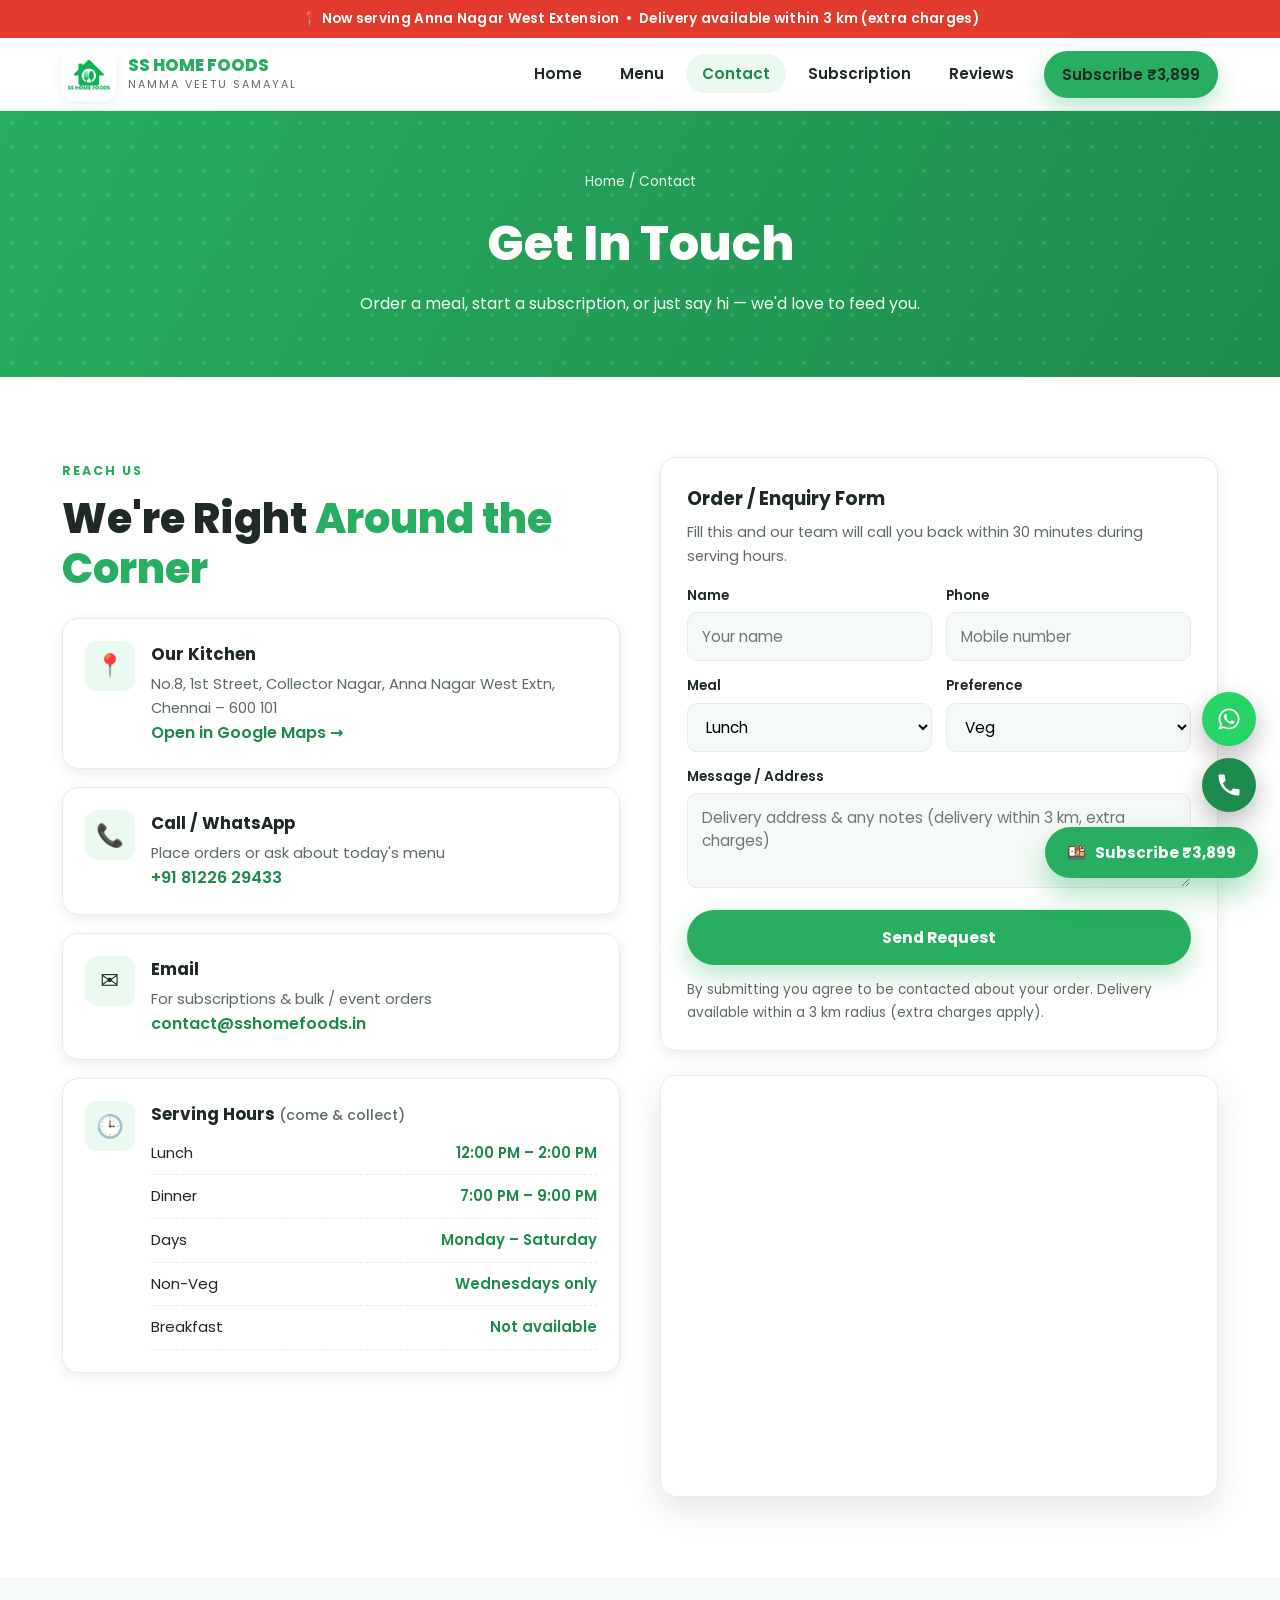
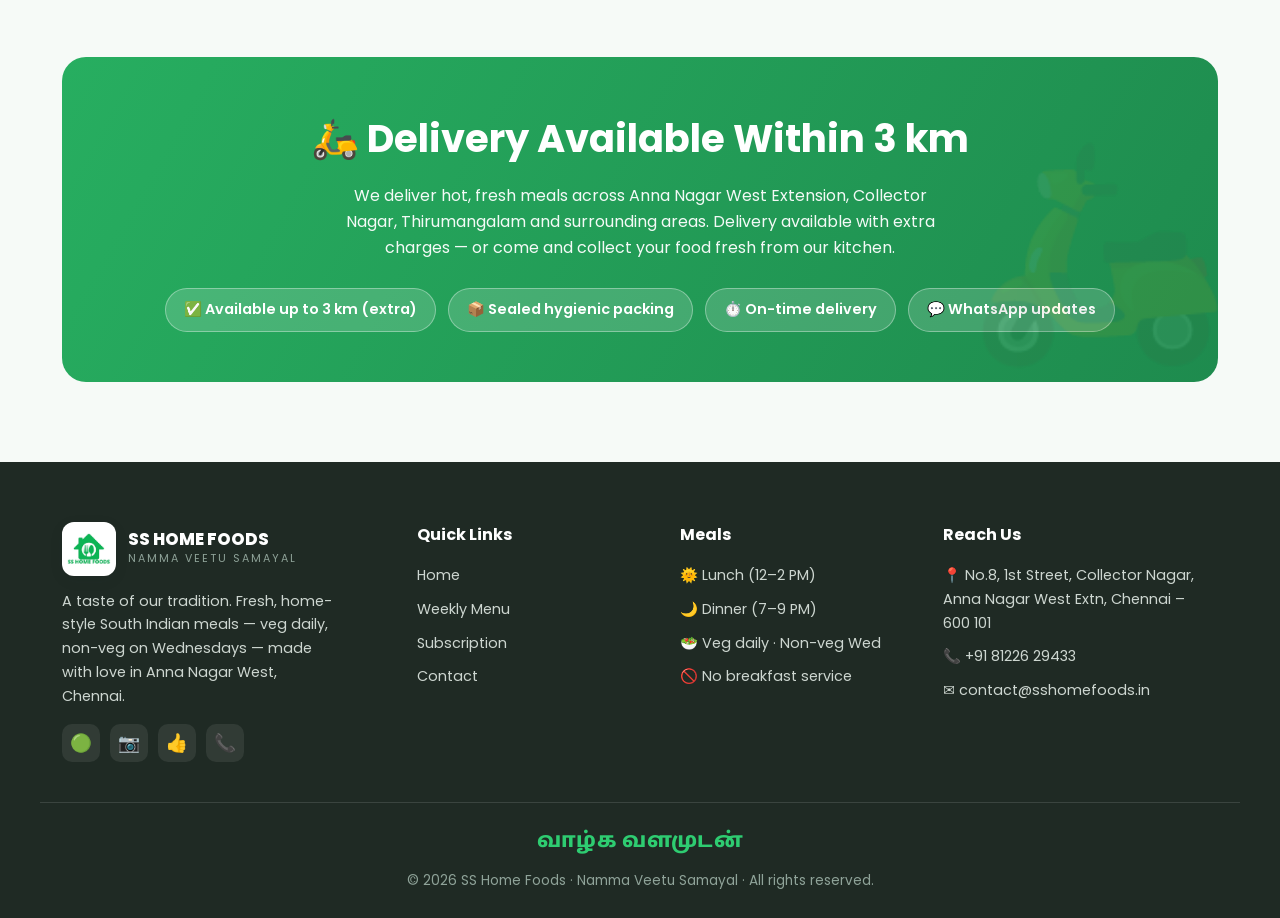
==== commit 706a9681: "Remove breakfast; add Tamil tagline; update Lunch/Dinner pricing - Replace hero badge with Tamil "வா" ====
--- a/contact.html
+++ b/contact.html
@@ -8,7 +8,7 @@
   <link rel="icon" type="image/jpeg" href="assets/logo.jpeg" />
   <link rel="preconnect" href="https://fonts.googleapis.com" />
   <link rel="preconnect" href="https://fonts.gstatic.com" crossorigin />
-  <link href="https://fonts.googleapis.com/css2?family=Poppins:wght@400;500;600;700;800&display=swap" rel="stylesheet" />
+  <link href="https://fonts.googleapis.com/css2?family=Noto+Sans+Tamil:wght@600;700;800&family=Poppins:wght@400;500;600;700;800&display=swap" rel="stylesheet" />
   <link rel="stylesheet" href="css/style.css" />
 </head>
 <body>
@@ -29,7 +29,7 @@
         <li><a href="contact.html" class="active">Contact</a></li>
         <li><a href="index.html#plans">Subscription</a></li>
         <li><a href="index.html#reviews">Reviews</a></li>
-        <li class="nav-cta"><a class="btn btn--primary" href="#" data-open-sub>Subscribe ₹4,999</a></li>
+        <li class="nav-cta"><a class="btn btn--primary" href="#" data-open-sub>Subscribe ₹3,899</a></li>
       </ul>
     </div>
     <div class="nav-overlay" id="navOverlay"></div>
@@ -84,11 +84,11 @@
           <div style="width:100%">
             <h4>Serving Hours <small style="font-weight:500;color:var(--muted)">(come &amp; collect)</small></h4>
             <ul class="hours-list">
-              <li><span>Breakfast</span><span>8:00 AM – 10:00 AM</span></li>
               <li><span>Lunch</span><span>12:00 PM – 2:00 PM</span></li>
               <li><span>Dinner</span><span>7:00 PM – 9:00 PM</span></li>
               <li><span>Days</span><span>Monday – Saturday</span></li>
               <li><span>Non-Veg</span><span>Wednesdays only</span></li>
+              <li><span>Breakfast</span><span>Not available</span></li>
             </ul>
           </div>
         </div>
@@ -109,10 +109,9 @@
               <div class="field">
                 <label for="meal">Meal</label>
                 <select id="meal">
-                  <option>Breakfast</option>
                   <option>Lunch</option>
                   <option>Dinner</option>
-                  <option>Full Day Plan (₹4,999)</option>
+                  <option>Lunch + Dinner Plan (₹3,899)</option>
                 </select>
               </div>
               <div class="field">
@@ -182,10 +181,10 @@
       <div>
         <h5>Meals</h5>
         <ul>
-          <li>🌅 Breakfast (8–10 AM)</li>
           <li>🌞 Lunch (12–2 PM)</li>
           <li>🌙 Dinner (7–9 PM)</li>
           <li>🥗 Veg daily · Non-veg Wed</li>
+          <li>🚫 No breakfast service</li>
         </ul>
       </div>
       <div>
@@ -197,7 +196,10 @@
         </ul>
       </div>
     </div>
-    <div class="container footer-bottom">© <span id="year">2026</span> SS Home Foods · Namma Veetu Samayal · All rights reserved.</div>
+    <div class="container footer-bottom">
+      <div class="footer-tamil">வாழ்க வளமுடன்</div>
+      © <span id="year">2026</span> SS Home Foods · Namma Veetu Samayal · All rights reserved.
+    </div>
   </footer>
 
   <!-- ================= FLOATING WHATSAPP + CALL ================= -->
@@ -210,7 +212,7 @@
     </a>
   </div>
 
-  <button class="sub-fab" data-open-sub aria-label="Subscribe">🍱 <span class="lbl">Subscribe ₹4,999</span></button>
+  <button class="sub-fab" data-open-sub aria-label="Subscribe">🍱 <span class="lbl">Subscribe ₹3,899</span></button>
 
   <!-- SUBSCRIPTION MODAL -->
   <div class="modal-overlay" id="subModal" role="dialog" aria-modal="true" aria-label="Monthly subscription offer">
@@ -218,10 +220,10 @@
       <button class="modal-close" data-close-sub aria-label="Close">×</button>
       <div class="modal-left">
         <span class="tag">Best Value Plan</span>
-        <div class="big-price">₹4,999<small>/month</small></div>
-        <div class="strike">₹6,500</div>
-        <ul>
-          <li>Breakfast + Lunch + Dinner</li>
+        <div class="big-price">₹3,899<small>/month</small></div>
+        <div class="strike">₹5,200</div>
+        <ul>
+          <li>Lunch + Dinner (no breakfast)</li>
           <li>Monday to Saturday — 6 days</li>
           <li>Veg daily · Non-veg on Wednesdays</li>
           <li>Delivery available within 3 km (extra)</li>
@@ -229,8 +231,8 @@
         </ul>
       </div>
       <div class="modal-right">
-        <h3>Save big with our Full-Day Plan 🍱</h3>
-        <p>Get all three home-cooked meals fresh, every day Monday to Saturday — for less than ₹70 per meal. Limited slots in Anna Nagar West Extension.</p>
+        <h3>Save big with our Lunch + Dinner Plan 🍱</h3>
+        <p>Get both home-cooked meals — lunch and dinner — fresh every day Monday to Saturday for great value. Breakfast is not available. Limited slots in Anna Nagar West Extension.</p>
         <a class="btn btn--primary" href="#contactForm" data-close-sub>Subscribe Now →</a>
         <a class="btn btn--ghost" href="menu.html" data-close-sub>See This Week's Menu</a>
         <p class="form-note" style="text-align:center;margin-top:8px">No lock-in · Cancel anytime</p>
--- a/css/style.css
+++ b/css/style.css
@@ -26,6 +26,16 @@
 
 * { margin: 0; padding: 0; box-sizing: border-box; }
 
+/* Tamil display text */
+.tamil { font-family: "Noto Sans Tamil", var(--font); font-weight: 800; }
+.hero-badge.tamil { font-size: 1.05rem; font-weight: 800; letter-spacing: .3px; padding: 9px 20px; }
+.footer-tamil { font-family: "Noto Sans Tamil", var(--font); font-weight: 800; font-size: 1.3rem; color: var(--green-light); margin-bottom: 10px; letter-spacing: .3px; }
+.no-bf-note {
+  max-width: 760px; margin: 0 auto 30px; text-align: center;
+  background: #fff4e5; border: 1px solid var(--amber); color: #9a5b00;
+  border-radius: 14px; padding: 13px 20px; font-size: .92rem; font-weight: 600;
+}
+
 html { scroll-behavior: smooth; }
 
 body {
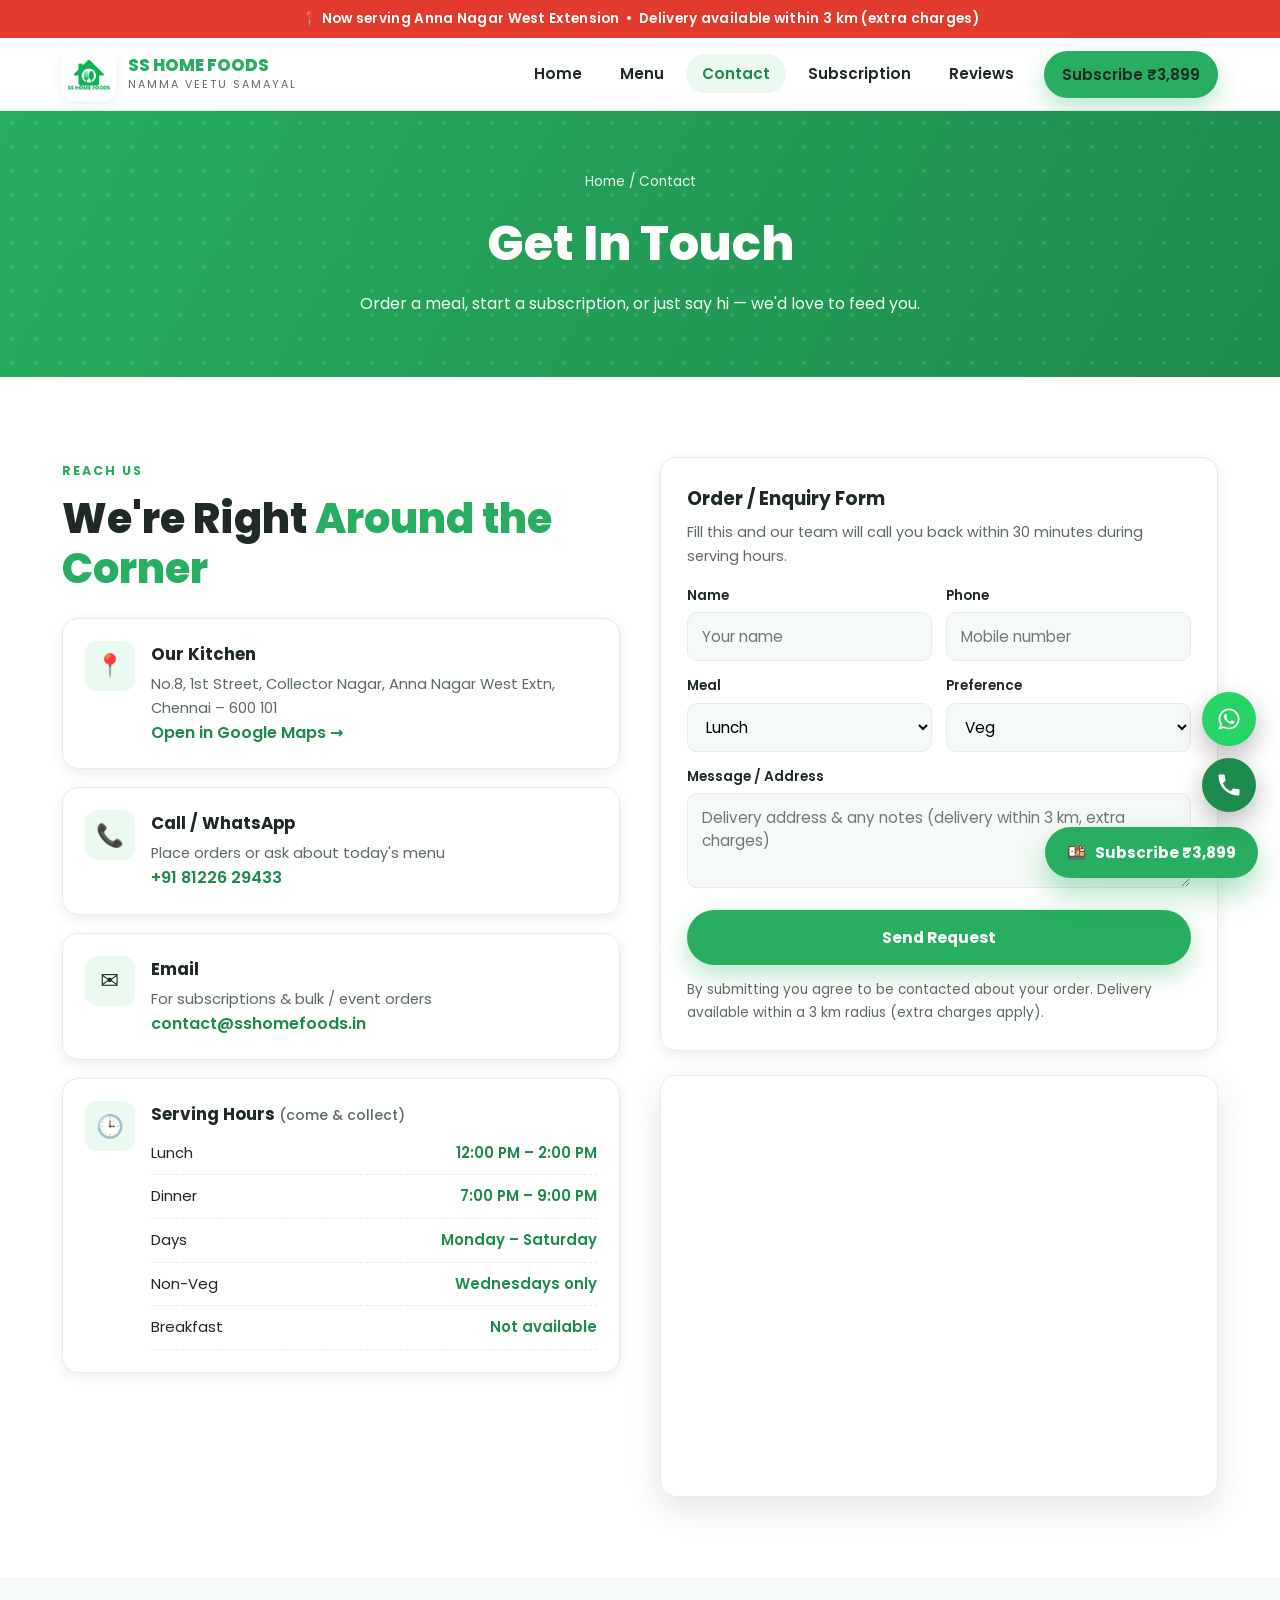
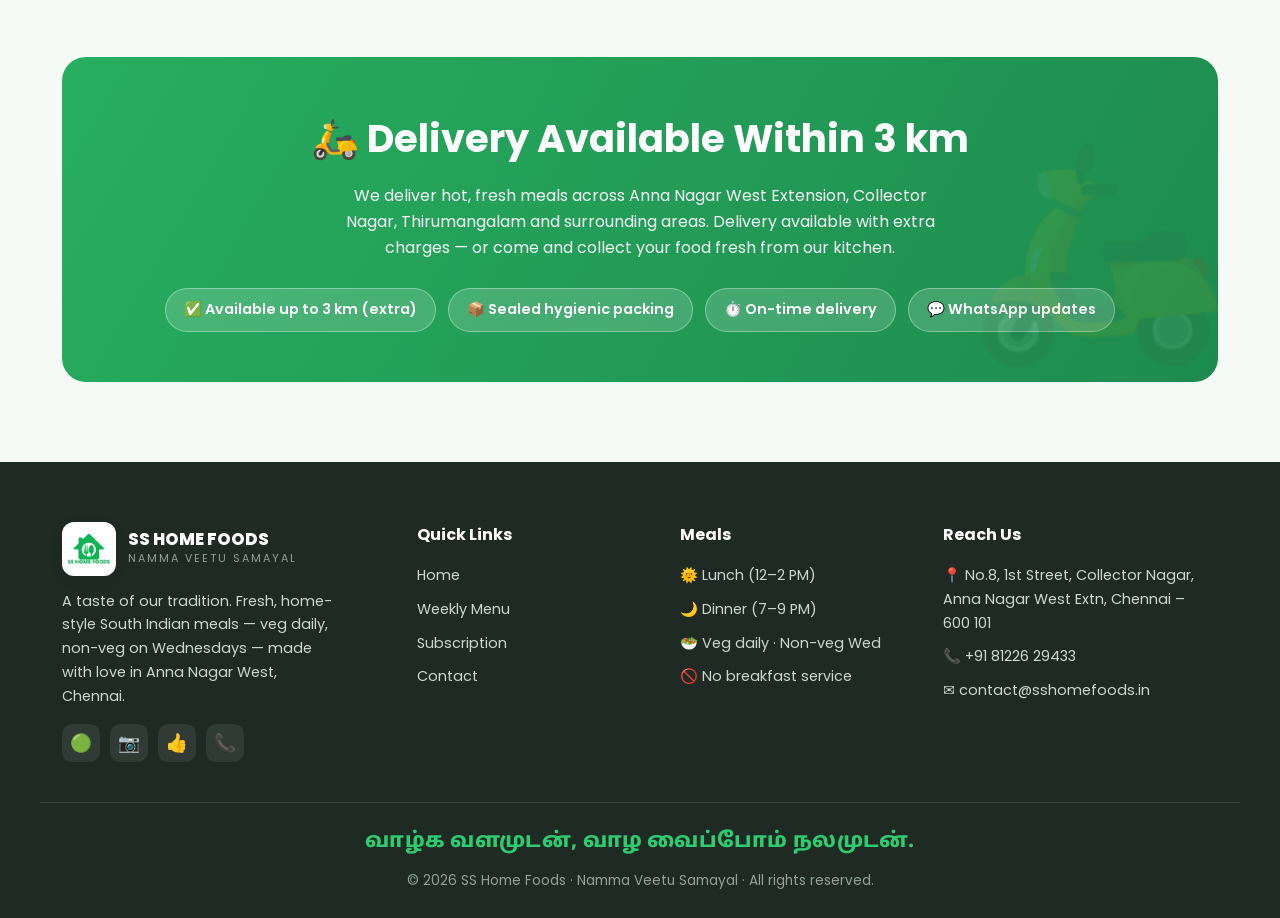
==== commit 2011e00e: "Update footer" ====
--- a/contact.html
+++ b/contact.html
@@ -197,7 +197,7 @@
       </div>
     </div>
     <div class="container footer-bottom">
-      <div class="footer-tamil">வாழ்க வளமுடன்</div>
+      <div class="footer-tamil">வாழ்க வளமுடன், வாழ வைப்போம் நலமுடன்.</div>
       © <span id="year">2026</span> SS Home Foods · Namma Veetu Samayal · All rights reserved.
     </div>
   </footer>
--- a/css/style.css
+++ b/css/style.css
@@ -28,7 +28,11 @@
 
 /* Tamil display text */
 .tamil { font-family: "Noto Sans Tamil", var(--font); font-weight: 800; }
-.hero-badge.tamil { font-size: 1.05rem; font-weight: 800; letter-spacing: .3px; padding: 9px 20px; }
+.hero-tamil {
+  display: block; text-align: center; white-space: nowrap; font-weight: 800;
+  line-height: 1.12; color: #ffe08a; font-size: clamp(1rem, 3.4vw, 2.3rem);
+  letter-spacing: .3px; padding-top: 70px; margin-bottom: 4px;
+}
 .footer-tamil { font-family: "Noto Sans Tamil", var(--font); font-weight: 800; font-size: 1.3rem; color: var(--green-light); margin-bottom: 10px; letter-spacing: .3px; }
 .no-bf-note {
   max-width: 760px; margin: 0 auto 30px; text-align: center;
@@ -163,7 +167,7 @@
 .hero-grid {
   position: relative; z-index: 2;
   display: grid; grid-template-columns: 1.1fr .9fr; gap: 40px; align-items: center;
-  padding: 70px 0 90px;
+  padding: 24px 0 90px;
 }
 .hero-badge {
   display: inline-flex; align-items: center; gap: 8px;
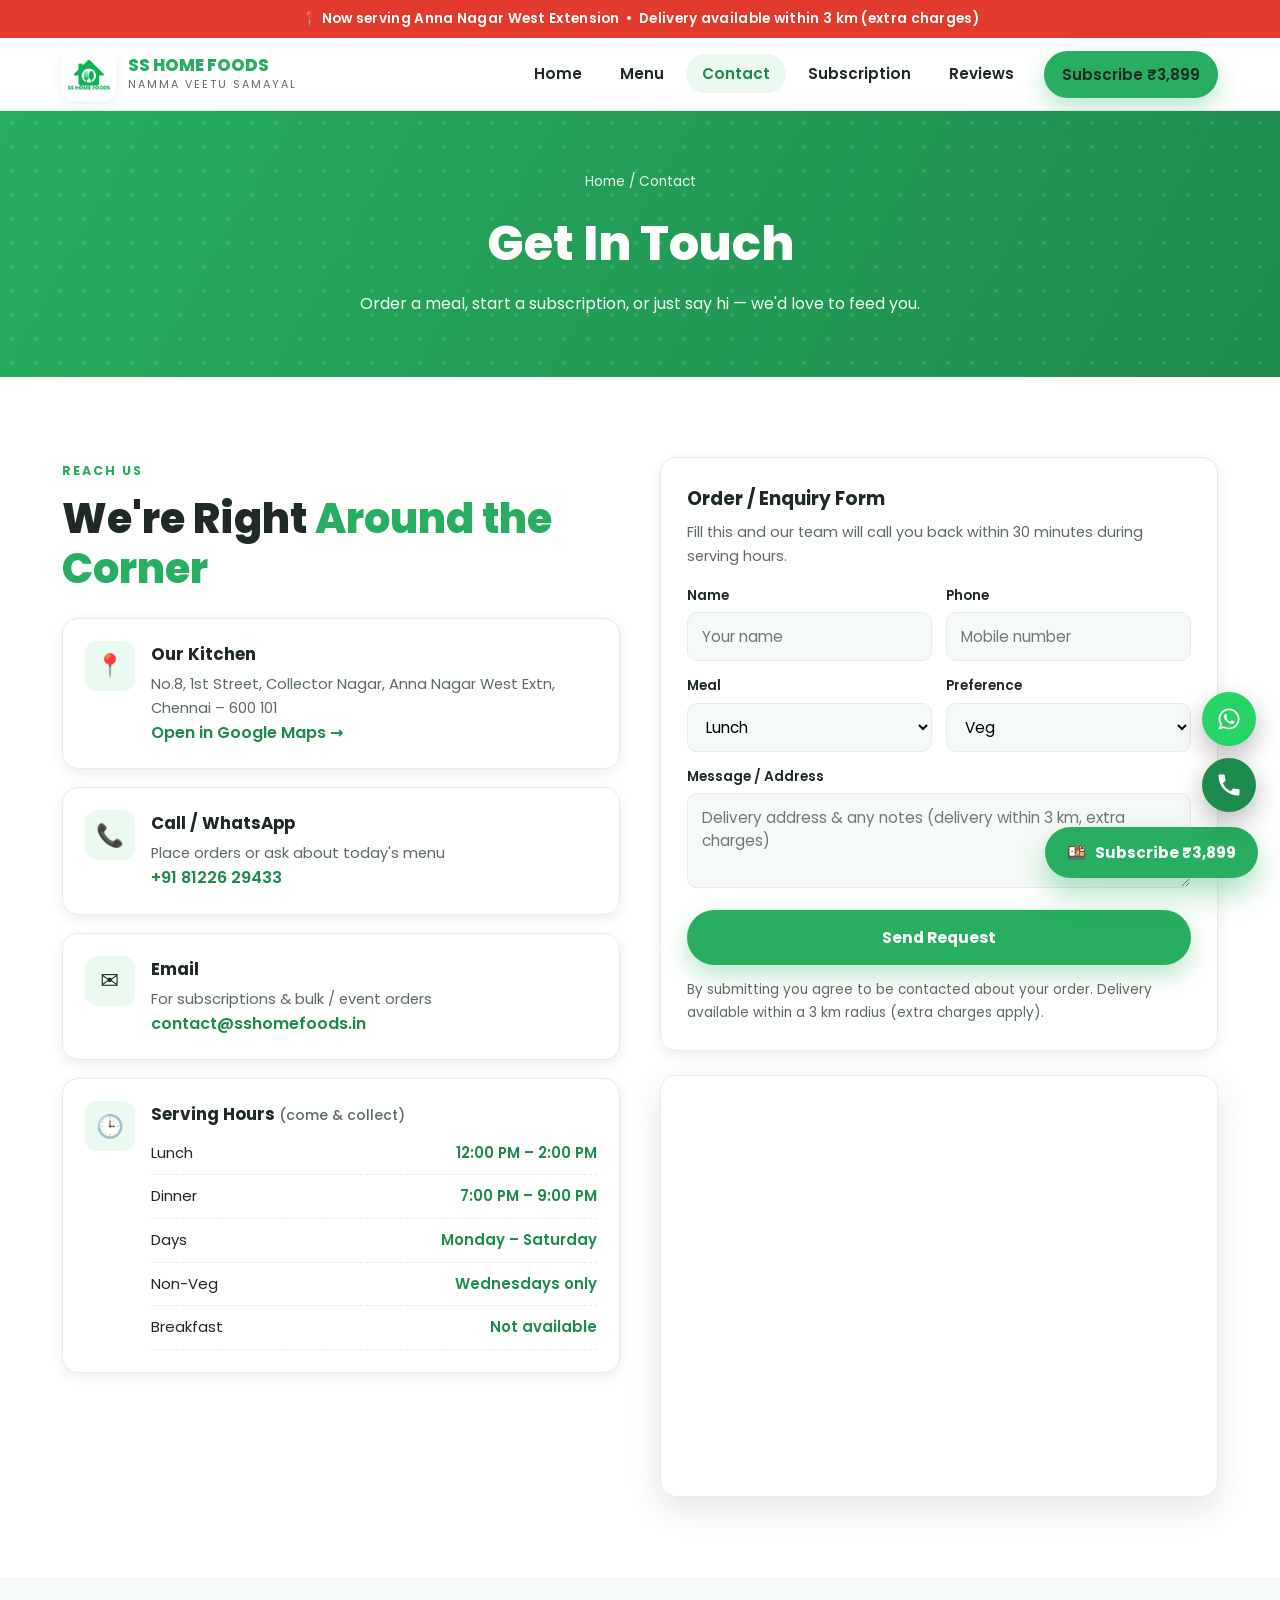
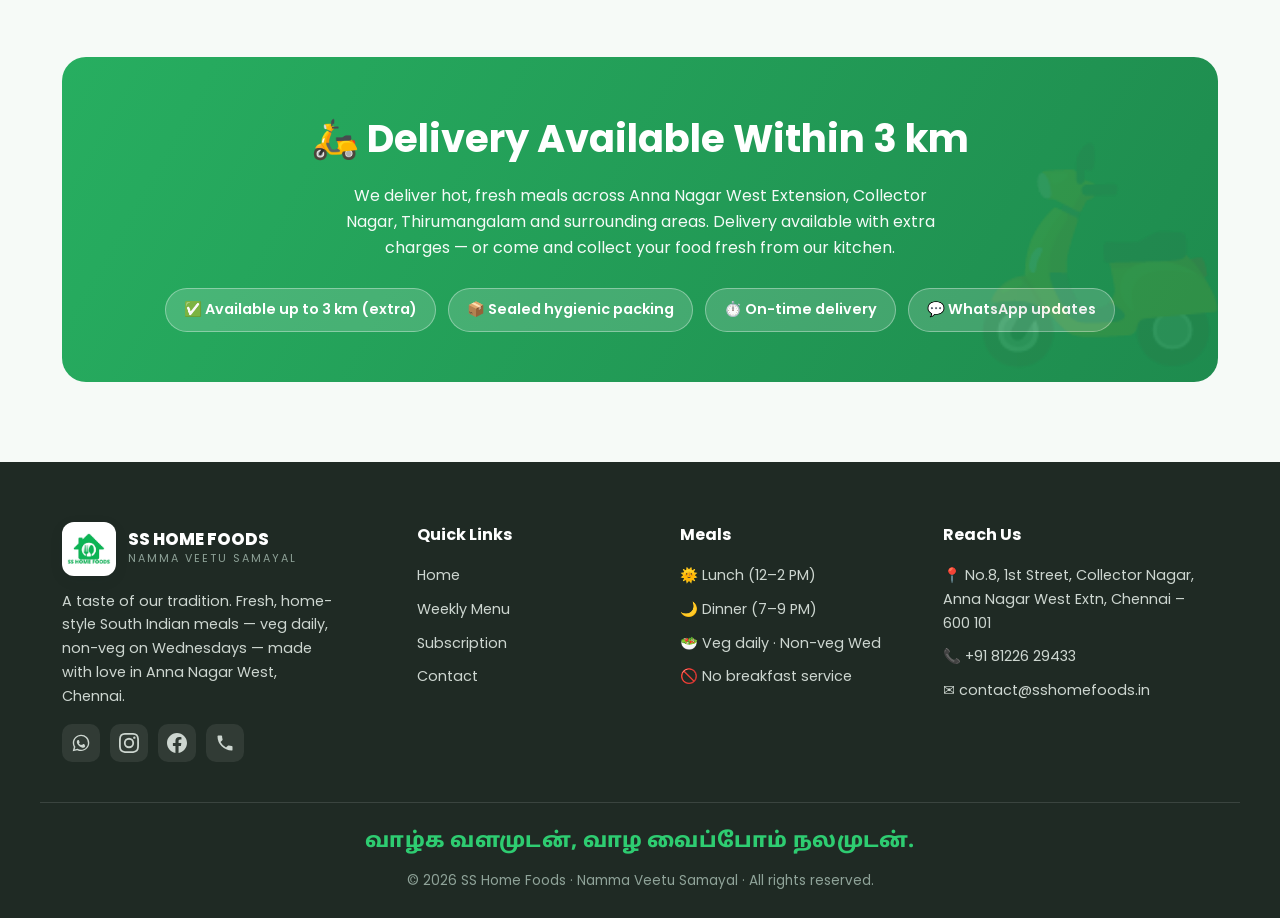
==== commit 2075b082: "Fix mobile sidebar swipe, z-index stacking, and social icons - Replace right:-100% with transform:tr" ====
--- a/contact.html
+++ b/contact.html
@@ -167,7 +167,12 @@
           <span class="brand-text"><strong>SS HOME FOODS</strong><small>Namma Veetu Samayal</small></span>
         </a>
         <p>A taste of our tradition. Fresh, home-style South Indian meals — veg daily, non-veg on Wednesdays — made with love in Anna Nagar West, Chennai.</p>
-        <div class="socials"><a href="#">🟢</a><a href="#">📷</a><a href="#">👍</a><a href="#">📞</a></div>
+        <div class="socials">
+          <a href="https://wa.me/918122629433" target="_blank" rel="noopener" aria-label="WhatsApp"><svg viewBox="0 0 24 24" width="20" height="20" fill="currentColor"><path d="M12.04 2C6.58 2 2.13 6.45 2.13 11.91c0 1.75.46 3.38 1.26 4.8L2.05 22l5.43-1.43c1.38.75 2.95 1.17 4.56 1.17 5.46 0 9.91-4.45 9.91-9.91 0-2.65-1.03-5.14-2.9-7.01A9.86 9.86 0 0 0 12.04 2zm0 18.16c-1.47 0-2.91-.4-4.17-1.14l-.3-.18-3.12.82.83-3.04-.2-.31a8.26 8.26 0 0 1-1.26-4.4c0-4.54 3.7-8.24 8.24-8.24 2.2 0 4.27.86 5.82 2.42A8.19 8.19 0 0 1 20.27 12c0 4.54-3.7 8.16-8.23 8.16zm4.52-6.16c-.25-.12-1.47-.72-1.69-.8-.23-.09-.39-.12-.56.12-.17.25-.64.8-.78.96-.14.17-.29.19-.54.06-.25-.12-1.05-.39-2-.12-.74-.65-1.23-1.47-1.38-1.72-.14-.25-.01-.38.11-.51.11-.11.25-.29.37-.43.13-.14.17-.25.25-.41.08-.17.04-.31-.02-.43-.06-.12-.56-1.34-.76-1.84-.2-.48-.41-.42-.56-.43l-.48-.01c-.17 0-.43.06-.66.31-.22.25-.86.85-.86 2.07 0 1.22.88 2.4 1 2.56.13.17 1.74 2.66 4.22 3.73.59.26 1.05.41 1.4.52.59.19 1.13.16 1.55.1.47-.07 1.46-.6 1.67-1.17.2-.57.2-1.06.14-1.17-.06-.11-.22-.17-.47-.29z"/></svg></a>
+          <a href="#" aria-label="Instagram"><svg viewBox="0 0 24 24" width="20" height="20" fill="currentColor"><path d="M12 2.163c3.204 0 3.584.012 4.85.07 3.252.148 4.771 1.691 4.919 4.919.058 1.265.069 1.645.069 4.849 0 3.205-.012 3.584-.069 4.849-.149 3.225-1.664 4.771-4.919 4.919-1.266.058-1.644.07-4.85.07-3.204 0-3.584-.012-4.849-.07-3.26-.149-4.771-1.699-4.919-4.92-.058-1.265-.07-1.644-.07-4.849 0-3.204.013-3.583.07-4.849.149-3.227 1.664-4.771 4.919-4.919 1.266-.057 1.645-.069 4.849-.069zM12 0C8.741 0 8.333.014 7.053.072 2.695.272.273 2.69.073 7.052.014 8.333 0 8.741 0 12c0 3.259.014 3.668.072 4.948.2 4.358 2.618 6.78 6.98 6.98C8.333 23.986 8.741 24 12 24c3.259 0 3.668-.014 4.948-.072 4.354-.2 6.782-2.618 6.979-6.98.059-1.28.073-1.689.073-4.948 0-3.259-.014-3.667-.072-4.947-.196-4.354-2.617-6.78-6.979-6.98C15.668.014 15.259 0 12 0zm0 5.838a6.162 6.162 0 1 0 0 12.324 6.162 6.162 0 0 0 0-12.324zM12 16a4 4 0 1 1 0-8 4 4 0 0 1 0 8zm6.406-11.845a1.44 1.44 0 1 0 0 2.881 1.44 1.44 0 0 0 0-2.881z"/></svg></a>
+          <a href="#" aria-label="Facebook"><svg viewBox="0 0 24 24" width="20" height="20" fill="currentColor"><path d="M24 12.073c0-6.627-5.373-12-12-12s-12 5.373-12 12c0 5.99 4.388 10.954 10.125 11.854v-8.385H7.078v-3.47h3.047V9.43c0-3.007 1.792-4.669 4.533-4.669 1.312 0 2.686.235 2.686.235v2.953H15.83c-1.491 0-1.956.925-1.956 1.874v2.25h3.328l-.532 3.47h-2.796v8.385C19.612 23.027 24 18.062 24 12.073z"/></svg></a>
+          <a href="tel:+918122629433" aria-label="Call us"><svg viewBox="0 0 24 24" width="20" height="20" fill="currentColor"><path d="M6.62 10.79a15.53 15.53 0 0 0 6.59 6.59l2.2-2.2a1 1 0 0 1 1.02-.24c1.12.37 2.33.57 3.57.57a1 1 0 0 1 1 1V20a1 1 0 0 1-1 1A17 17 0 0 1 3 4a1 1 0 0 1 1-1h3.5a1 1 0 0 1 1 1c0 1.24.2 2.45.57 3.57a1 1 0 0 1-.24 1.02l-2.2 2.2z"/></svg></a>
+        </div>
       </div>
       <div>
         <h5>Quick Links</h5>
--- a/css/style.css
+++ b/css/style.css
@@ -29,7 +29,7 @@
 /* Tamil display text */
 .tamil { font-family: "Noto Sans Tamil", var(--font); font-weight: 800; }
 .hero-tamil {
-  display: block; text-align: center; white-space: nowrap; font-weight: 800;
+  display: block; text-align: center; white-space: normal; font-weight: 800;
   line-height: 1.12; color: #ffe08a; font-size: clamp(1rem, 3.4vw, 2.3rem);
   letter-spacing: .3px; padding-top: 70px; margin-bottom: 4px;
 }
@@ -114,7 +114,7 @@
 .topbar span { font-weight: 800; }
 
 .header {
-  position: sticky; top: 0; z-index: 60;
+  position: sticky; top: 0; z-index: 100;
   background: rgba(255,255,255,.92);
   backdrop-filter: blur(10px);
   border-bottom: 1px solid var(--line);
@@ -390,6 +390,7 @@
   padding: 8px 20px; border-radius: 40px; border: 2px solid var(--line); background: #fff;
   font-weight: 600; cursor: pointer; font-family: inherit; transition: .2s; display: inline-flex; gap: 7px; align-items: center;
 }
+.diet-toggle button.active { background: var(--ink); color: #fff; border-color: var(--ink); }
 .diet-toggle button.active.veg { background: var(--green-pale); border-color: var(--green); color: var(--green-dark); }
 .diet-toggle button.active.nonveg { background: #fdecea; border-color: var(--red); color: var(--red-dark); }
 
@@ -561,6 +562,8 @@
 .fab-call { background: var(--green-dark); animation: ring 2.2s ease-in-out infinite; }
 .fab-call:hover { box-shadow: 0 14px 30px rgba(30,139,78,.55); }
 @keyframes ring { 0%,60%,100% { transform: rotate(0); } 70% { transform: rotate(-12deg); } 80% { transform: rotate(12deg); } 90% { transform: rotate(-6deg); } }
+body.nav-open .fab-stack,
+body.nav-open .sub-fab { visibility: hidden; pointer-events: none; }
 
 /* ===========================================================
    RESPONSIVE
@@ -584,16 +587,17 @@
 @media (max-width: 760px) {
   .section { padding: 56px 0; }
   .nav-links {
-    position: fixed; top: 0; right: -100%; height: 100vh; width: 78%; max-width: 320px;
+    position: fixed; top: 0; right: 0; height: 100vh; width: 78%; max-width: 320px;
     background: #fff; flex-direction: column; align-items: stretch; gap: 4px; padding: 90px 22px 30px;
-    box-shadow: -10px 0 40px rgba(0,0,0,.15); transition: right .35s ease; z-index: 55;
+    box-shadow: -10px 0 40px rgba(0,0,0,.15); transition: transform .35s ease; z-index: 96;
+    transform: translateX(100%);
   }
-  .nav-links.open { right: 0; }
+  .nav-links.open { transform: translateX(0); }
   .nav-links a { padding: 14px 16px; border-radius: 12px; font-size: 1.05rem; }
   .nav-cta { margin: 8px 0 0; }
   .nav-cta .btn { width: 100%; justify-content: center; }
   .hamburger { display: flex; z-index: 60; }
-  .nav-overlay { position: fixed; inset: 0; background: rgba(0,0,0,.4); display: none; z-index: 54; }
+  .nav-overlay { position: fixed; inset: 0; background: rgba(0,0,0,.4); display: none; z-index: 95; }
   .nav-overlay.show { display: block; }
 }
 
